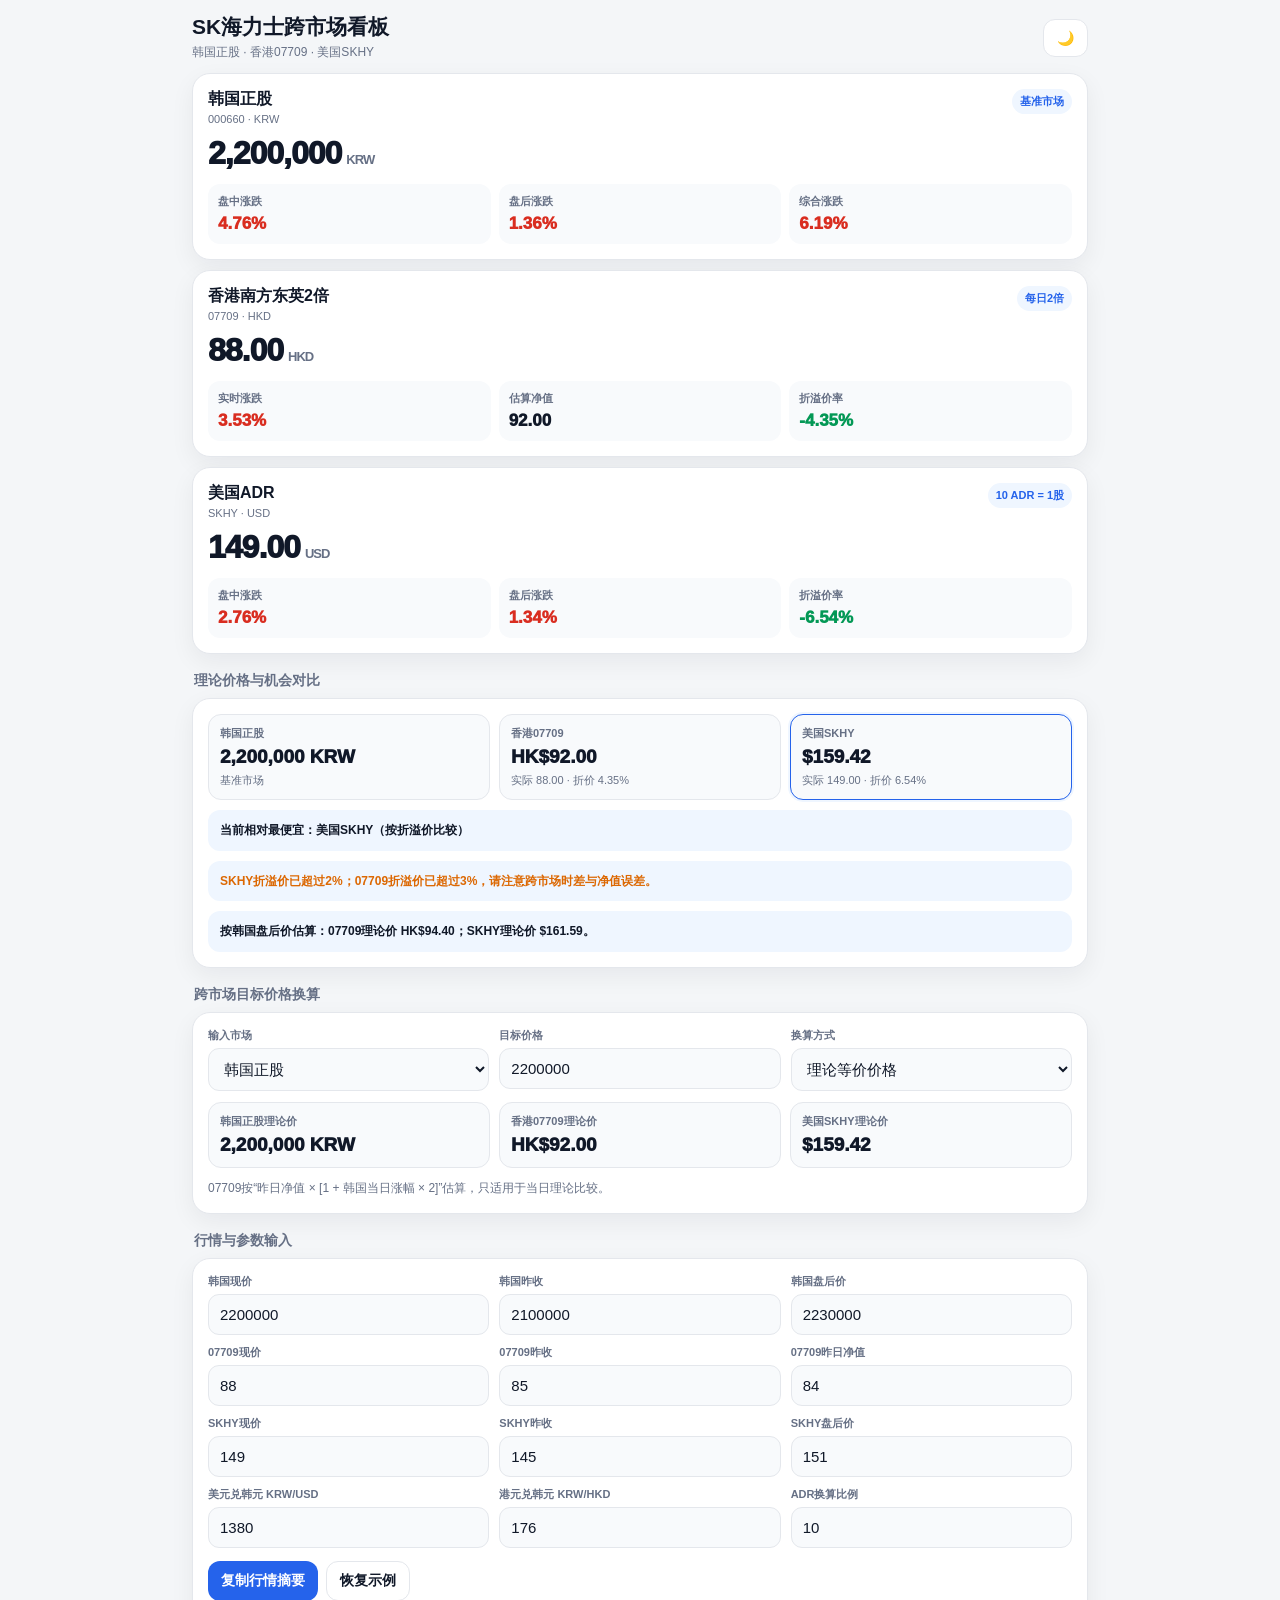
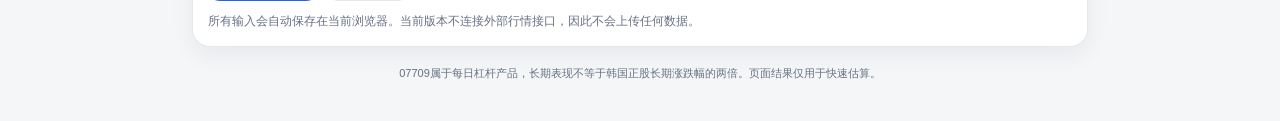
==== index.html @ 2fe93810 "Add files via upload" ====
<!doctype html>
<html lang="zh-CN">
<head>
  <meta charset="utf-8">
  <meta name="viewport" content="width=device-width,initial-scale=1,viewport-fit=cover">
  <meta name="theme-color" content="#0f172a">
  <meta name="description" content="SK海力士韩国正股、香港07709与美国SKHY ADR跨市场行情及换算工具">
  <link rel="manifest" href="manifest.webmanifest">
  <link rel="icon" href="icon.svg" type="image/svg+xml">
  <title>SK海力士跨市场看板</title>
  <style>
    :root{
      --bg:#f4f6f8;--card:#ffffff;--text:#101828;--muted:#667085;--line:#e4e7ec;
      --soft:#f8fafc;--primary:#2563eb;--primary-soft:#eff6ff;
      --up:#d92d20;--down:#039855;--warn:#dc6803;--shadow:0 8px 24px rgba(16,24,40,.06);
    }
    [data-theme="dark"]{
      --bg:#0b1220;--card:#111827;--text:#f8fafc;--muted:#98a2b3;--line:#273244;
      --soft:#0f172a;--primary:#60a5fa;--primary-soft:#172554;
      --up:#fb7185;--down:#34d399;--warn:#fbbf24;--shadow:0 10px 28px rgba(0,0,0,.28);
    }
    *{box-sizing:border-box}
    body{
      margin:0;background:var(--bg);color:var(--text);
      font-family:-apple-system,BlinkMacSystemFont,"Segoe UI","PingFang SC","Microsoft YaHei",sans-serif;
    }
    .app{max-width:920px;margin:0 auto;padding:14px 12px 38px}
    header{display:flex;align-items:center;justify-content:space-between;gap:12px;margin-bottom:12px}
    h1{font-size:21px;line-height:1.2;margin:0}
    .subtitle{font-size:12px;color:var(--muted);margin-top:5px}
    button{
      border:0;border-radius:12px;padding:10px 13px;font-size:14px;font-weight:800;
      background:var(--primary);color:#fff;cursor:pointer;
    }
    button.secondary{background:var(--card);color:var(--text);border:1px solid var(--line)}
    .stack{display:grid;gap:10px}
    .market-card,.panel{
      background:var(--card);border:1px solid var(--line);border-radius:18px;
      padding:15px;box-shadow:var(--shadow);
    }
    .market-head{display:flex;align-items:flex-start;justify-content:space-between;gap:12px}
    .market-name{font-size:16px;font-weight:900}
    .ticker{font-size:11px;color:var(--muted);margin-top:3px}
    .badge{
      background:var(--primary-soft);color:var(--primary);font-size:11px;font-weight:900;
      padding:5px 8px;border-radius:999px;white-space:nowrap;
    }
    .price{font-size:32px;font-weight:950;letter-spacing:-1px;margin-top:10px}
    .unit{font-size:13px;color:var(--muted);margin-left:5px;font-weight:800}
    .stats{display:grid;grid-template-columns:repeat(3,1fr);gap:8px;margin-top:12px}
    .stat{background:var(--soft);padding:10px;border-radius:12px;min-width:0}
    .label{font-size:11px;color:var(--muted);font-weight:800}
    .value{font-size:17px;font-weight:950;margin-top:5px;white-space:nowrap;overflow:hidden;text-overflow:ellipsis}
    .up{color:var(--up)}.down{color:var(--down)}.neutral{color:var(--text)}
    .section-title{font-size:14px;color:var(--muted);font-weight:900;margin:18px 2px 8px}
    .compare-grid,.calc-grid{display:grid;grid-template-columns:repeat(3,1fr);gap:9px}
    .compare-item,.calc-item{background:var(--soft);border:1px solid var(--line);border-radius:13px;padding:11px}
    .compare-item.best{border-color:var(--primary);box-shadow:0 0 0 2px var(--primary-soft)}
    .compare-title{font-size:11px;color:var(--muted);font-weight:900}
    .compare-price{font-size:19px;font-weight:950;margin-top:5px}
    .compare-note{font-size:11px;color:var(--muted);margin-top:5px}
    .alert{
      margin-top:10px;padding:11px 12px;border-radius:12px;background:var(--primary-soft);
      font-size:12px;line-height:1.55;font-weight:700;
    }
    .alert.warn{color:var(--warn)}
    .inputs{display:grid;grid-template-columns:repeat(3,1fr);gap:10px}
    label{display:block;font-size:11px;color:var(--muted);font-weight:900;margin-bottom:5px}
    input,select{
      width:100%;padding:11px;border:1px solid var(--line);border-radius:11px;
      background:var(--soft);color:var(--text);font-size:15px;outline:none;
    }
    input:focus,select:focus{border-color:var(--primary);box-shadow:0 0 0 3px var(--primary-soft)}
    .toolbar{display:flex;gap:8px;flex-wrap:wrap;margin-top:13px}
    .note{font-size:12px;color:var(--muted);line-height:1.6;margin-top:11px}
    .divider{height:1px;background:var(--line);margin:14px 0}
    .footer{text-align:center;font-size:11px;color:var(--muted);margin-top:18px;line-height:1.6}
    @media(max-width:680px){
      .inputs{grid-template-columns:1fr 1fr}
      .compare-grid,.calc-grid{grid-template-columns:1fr}
      .price{font-size:29px}
    }
    @media(max-width:400px){
      .app{padding:12px 9px 30px}
      .stats{grid-template-columns:repeat(3,1fr)}
      .value{font-size:15px}
      .stat{padding:9px 7px}
      h1{font-size:19px}
    }
  </style>
</head>
<body>
<div class="app">
  <header>
    <div>
      <h1>SK海力士跨市场看板</h1>
      <div class="subtitle">韩国正股 · 香港07709 · 美国SKHY</div>
    </div>
    <button id="themeBtn" class="secondary" aria-label="切换主题">🌙</button>
  </header>

  <section class="stack">
    <article class="market-card">
      <div class="market-head">
        <div><div class="market-name">韩国正股</div><div class="ticker">000660 · KRW</div></div>
        <span class="badge">基准市场</span>
      </div>
      <div class="price"><span id="krPriceView">—</span><span class="unit">KRW</span></div>
      <div class="stats">
        <div class="stat"><div class="label">盘中涨跌</div><div class="value" id="krDayView">—</div></div>
        <div class="stat"><div class="label">盘后涨跌</div><div class="value" id="krAfterView">—</div></div>
        <div class="stat"><div class="label">综合涨跌</div><div class="value" id="krTotalView">—</div></div>
      </div>
    </article>

    <article class="market-card">
      <div class="market-head">
        <div><div class="market-name">香港南方东英2倍</div><div class="ticker">07709 · HKD</div></div>
        <span class="badge">每日2倍</span>
      </div>
      <div class="price"><span id="hkPriceView">—</span><span class="unit">HKD</span></div>
      <div class="stats">
        <div class="stat"><div class="label">实时涨跌</div><div class="value" id="hkChangeView">—</div></div>
        <div class="stat"><div class="label">估算净值</div><div class="value" id="hkNavView">—</div></div>
        <div class="stat"><div class="label">折溢价率</div><div class="value" id="hkPremiumView">—</div></div>
      </div>
    </article>

    <article class="market-card">
      <div class="market-head">
        <div><div class="market-name">美国ADR</div><div class="ticker">SKHY · USD</div></div>
        <span class="badge">10 ADR = 1股</span>
      </div>
      <div class="price"><span id="adrPriceView">—</span><span class="unit">USD</span></div>
      <div class="stats">
        <div class="stat"><div class="label">盘中涨跌</div><div class="value" id="adrDayView">—</div></div>
        <div class="stat"><div class="label">盘后涨跌</div><div class="value" id="adrAfterView">—</div></div>
        <div class="stat"><div class="label">折溢价率</div><div class="value" id="adrPremiumView">—</div></div>
      </div>
    </article>
  </section>

  <div class="section-title">理论价格与机会对比</div>
  <section class="panel">
    <div class="compare-grid">
      <div class="compare-item" id="krCompare">
        <div class="compare-title">韩国正股</div>
        <div class="compare-price" id="krComparePrice">—</div>
        <div class="compare-note">基准市场</div>
      </div>
      <div class="compare-item" id="hkCompare">
        <div class="compare-title">香港07709</div>
        <div class="compare-price" id="hkTheoryPrice">—</div>
        <div class="compare-note" id="hkCompareNote">—</div>
      </div>
      <div class="compare-item" id="adrCompare">
        <div class="compare-title">美国SKHY</div>
        <div class="compare-price" id="adrTheoryPrice">—</div>
        <div class="compare-note" id="adrCompareNote">—</div>
      </div>
    </div>
    <div class="alert" id="bestMarket">—</div>
    <div class="alert" id="premiumAlert">—</div>
    <div class="alert" id="afterEstimate">—</div>
  </section>

  <div class="section-title">跨市场目标价格换算</div>
  <section class="panel">
    <div class="inputs">
      <div>
        <label>输入市场</label>
        <select id="sourceMarket">
          <option value="kr">韩国正股</option>
          <option value="adr">美国ADR</option>
          <option value="hk">香港07709</option>
        </select>
      </div>
      <div>
        <label>目标价格</label>
        <input id="targetPrice" inputmode="decimal" value="2200000">
      </div>
      <div>
        <label>换算方式</label>
        <select><option>理论等价价格</option></select>
      </div>
    </div>
    <div class="calc-grid" style="margin-top:11px">
      <div class="calc-item"><div class="compare-title">韩国正股理论价</div><div class="compare-price" id="targetKr">—</div></div>
      <div class="calc-item"><div class="compare-title">香港07709理论价</div><div class="compare-price" id="targetHk">—</div></div>
      <div class="calc-item"><div class="compare-title">美国SKHY理论价</div><div class="compare-price" id="targetAdr">—</div></div>
    </div>
    <div class="note">07709按“昨日净值 × [1 + 韩国当日涨幅 × 2]”估算，只适用于当日理论比较。</div>
  </section>

  <div class="section-title">行情与参数输入</div>
  <section class="panel">
    <div class="inputs">
      <div><label>韩国现价</label><input id="krNow" inputmode="decimal" value="2200000"></div>
      <div><label>韩国昨收</label><input id="krPrev" inputmode="decimal" value="2100000"></div>
      <div><label>韩国盘后价</label><input id="krAfter" inputmode="decimal" value="2230000"></div>

      <div><label>07709现价</label><input id="hkNow" inputmode="decimal" value="88"></div>
      <div><label>07709昨收</label><input id="hkPrev" inputmode="decimal" value="85"></div>
      <div><label>07709昨日净值</label><input id="hkNavPrev" inputmode="decimal" value="84"></div>

      <div><label>SKHY现价</label><input id="adrNow" inputmode="decimal" value="149"></div>
      <div><label>SKHY昨收</label><input id="adrPrev" inputmode="decimal" value="145"></div>
      <div><label>SKHY盘后价</label><input id="adrAfter" inputmode="decimal" value="151"></div>

      <div><label>美元兑韩元 KRW/USD</label><input id="usdkrw" inputmode="decimal" value="1380"></div>
      <div><label>港元兑韩元 KRW/HKD</label><input id="hkdkrw" inputmode="decimal" value="176"></div>
      <div><label>ADR换算比例</label><input id="adrRatio" inputmode="decimal" value="10"></div>
    </div>
    <div class="toolbar">
      <button id="copyBtn">复制行情摘要</button>
      <button id="resetBtn" class="secondary">恢复示例</button>
    </div>
    <div class="note">所有输入会自动保存在当前浏览器。当前版本不连接外部行情接口，因此不会上传任何数据。</div>
  </section>

  <div class="footer">
    07709属于每日杠杆产品，长期表现不等于韩国正股长期涨跌幅的两倍。页面结果仅用于快速估算。
  </div>
</div>

<script>
const ids=["krNow","krPrev","krAfter","hkNow","hkPrev","hkNavPrev","adrNow","adrPrev","adrAfter","usdkrw","hkdkrw","adrRatio","targetPrice","sourceMarket"];
const defaults={krNow:2200000,krPrev:2100000,krAfter:2230000,hkNow:88,hkPrev:85,hkNavPrev:84,adrNow:149,adrPrev:145,adrAfter:151,usdkrw:1380,hkdkrw:176,adrRatio:10,targetPrice:2200000,sourceMarket:"kr"};
const $=id=>document.getElementById(id);
const n=id=>parseFloat($(id).value.replace(/,/g,""))||0;
const pct=x=>(x*100).toFixed(2)+"%";
const fmt=(x,d=2)=>Number(x||0).toLocaleString("zh-CN",{minimumFractionDigits:d,maximumFractionDigits:d});
function tone(el,x){el.className="value "+(x>0?"up":x<0?"down":"neutral")}
function calc(){
  const kr=n("krNow"),krp=n("krPrev"),kra=n("krAfter");
  const hk=n("hkNow"),hkp=n("hkPrev"),navp=n("hkNavPrev");
  const adr=n("adrNow"),adrp=n("adrPrev"),adra=n("adrAfter");
  const usdkrw=n("usdkrw"),ratio=n("adrRatio")||10;

  const krDay=krp?kr/krp-1:0;
  const krAfterMove=kr?kra/kr-1:0;
  const krTotal=krp?kra/krp-1:0;

  const hkChange=hkp?hk/hkp-1:0;
  const hkNav=navp*(1+krDay*2);
  const hkPremium=hkNav?hk/hkNav-1:0;

  const adrChange=adrp?adr/adrp-1:0;
  const adrAfterMove=adr?adra/adr-1:0;
  const adrTheory=usdkrw?kr/ratio/usdkrw:0;
  const adrPremium=adrTheory?adr/adrTheory-1:0;

  $("krPriceView").textContent=fmt(kr,0);
  $("krDayView").textContent=pct(krDay);tone($("krDayView"),krDay);
  $("krAfterView").textContent=pct(krAfterMove);tone($("krAfterView"),krAfterMove);
  $("krTotalView").textContent=pct(krTotal);tone($("krTotalView"),krTotal);

  $("hkPriceView").textContent=fmt(hk,2);
  $("hkChangeView").textContent=pct(hkChange);tone($("hkChangeView"),hkChange);
  $("hkNavView").textContent=fmt(hkNav,2);
  $("hkPremiumView").textContent=pct(hkPremium);tone($("hkPremiumView"),hkPremium);

  $("adrPriceView").textContent=fmt(adr,2);
  $("adrDayView").textContent=pct(adrChange);tone($("adrDayView"),adrChange);
  $("adrAfterView").textContent=pct(adrAfterMove);tone($("adrAfterView"),adrAfterMove);
  $("adrPremiumView").textContent=pct(adrPremium);tone($("adrPremiumView"),adrPremium);

  $("krComparePrice").textContent=fmt(kr,0)+" KRW";
  $("hkTheoryPrice").textContent="HK$"+fmt(hkNav,2);
  $("hkCompareNote").textContent="实际 "+fmt(hk,2)+" · "+(hkPremium>=0?"溢价 ":"折价 ")+pct(Math.abs(hkPremium));
  $("adrTheoryPrice").textContent="$"+fmt(adrTheory,2);
  $("adrCompareNote").textContent="实际 "+fmt(adr,2)+" · "+(adrPremium>=0?"溢价 ":"折价 ")+pct(Math.abs(adrPremium));

  document.querySelectorAll(".compare-item").forEach(x=>x.classList.remove("best"));
  const choices=[
    {name:"韩国正股",premium:0,id:"krCompare"},
    {name:"香港07709",premium:hkPremium,id:"hkCompare"},
    {name:"美国SKHY",premium:adrPremium,id:"adrCompare"}
  ].sort((a,b)=>a.premium-b.premium);
  $(choices[0].id).classList.add("best");
  $("bestMarket").textContent="当前相对最便宜："+choices[0].name+"（按折溢价比较）";

  const alerts=[];
  if(Math.abs(adrPremium)>=0.02) alerts.push("SKHY折溢价已超过2%");
  if(Math.abs(hkPremium)>=0.03) alerts.push("07709折溢价已超过3%");
  $("premiumAlert").textContent=alerts.length?alerts.join("；")+"，请注意跨市场时差与净值误差。":"当前折溢价未触发预设提醒。";
  $("premiumAlert").className="alert"+(alerts.length?" warn":"");

  const hkAfterTheory=navp*(1+krTotal*2);
  const adrAfterTheory=usdkrw?kra/ratio/usdkrw:0;
  $("afterEstimate").textContent="按韩国盘后价估算：07709理论价 HK$"+fmt(hkAfterTheory,2)+"；SKHY理论价 $"+fmt(adrAfterTheory,2)+"。";

  calcTargets();
  const saved={};ids.forEach(i=>saved[i]=$(i).value);
  localStorage.setItem("skhyFinalData",JSON.stringify(saved));
}
function calcTargets(){
  const src=$("sourceMarket").value,t=n("targetPrice"),krp=n("krPrev"),navp=n("hkNavPrev"),fx=n("usdkrw"),ratio=n("adrRatio")||10;
  let kr=0,hk=0,adr=0;
  if(src==="kr"){
    kr=t; adr=fx?kr/ratio/fx:0; hk=navp*(1+((krp?kr/krp-1:0)*2));
  }else if(src==="adr"){
    adr=t; kr=adr*ratio*fx; hk=navp*(1+((krp?kr/krp-1:0)*2));
  }else{
    hk=t; const move=navp?((hk/navp)-1)/2:0; kr=krp*(1+move); adr=fx?kr/ratio/fx:0;
  }
  $("targetKr").textContent=fmt(kr,0)+" KRW";
  $("targetHk").textContent="HK$"+fmt(hk,2);
  $("targetAdr").textContent="$"+fmt(adr,2);
}
ids.forEach(i=>$(i).addEventListener(i==="sourceMarket"?"change":"input",calc));
$("resetBtn").onclick=()=>{Object.entries(defaults).forEach(([k,v])=>$(k).value=v);calc()};
$("themeBtn").onclick=()=>{
  const dark=document.documentElement.dataset.theme==="dark";
  const next=dark?"light":"dark";
  document.documentElement.dataset.theme=next;
  $("themeBtn").textContent=next==="dark"?"☀️":"🌙";
  localStorage.setItem("skhyFinalTheme",next);
};
$("copyBtn").onclick=async()=>{
  const text=[
    "SK海力士跨市场行情",
    "韩国正股："+$("krPriceView").textContent+" KRW，综合涨跌 "+$("krTotalView").textContent,
    "香港07709："+$("hkPriceView").textContent+" HKD，涨跌 "+$("hkChangeView").textContent+"，折溢价 "+$("hkPremiumView").textContent,
    "美国SKHY："+$("adrPriceView").textContent+" USD，盘中 "+$("adrDayView").textContent+"，折溢价 "+$("adrPremiumView").textContent,
    $("afterEstimate").textContent
  ].join("\n");
  await navigator.clipboard.writeText(text);
  $("copyBtn").textContent="已复制";
  setTimeout(()=>$("copyBtn").textContent="复制行情摘要",1200);
};
(function init(){
  const saved=JSON.parse(localStorage.getItem("skhyFinalData")||"{}");
  ids.forEach(i=>{if(saved[i]!==undefined)$(i).value=saved[i]});
  const theme=localStorage.getItem("skhyFinalTheme")||"light";
  document.documentElement.dataset.theme=theme;
  $("themeBtn").textContent=theme==="dark"?"☀️":"🌙";
  calc();
  if("serviceWorker" in navigator) window.addEventListener("load",()=>navigator.serviceWorker.register("./sw.js").catch(()=>{}));
})();
</script>
</body>
</html>
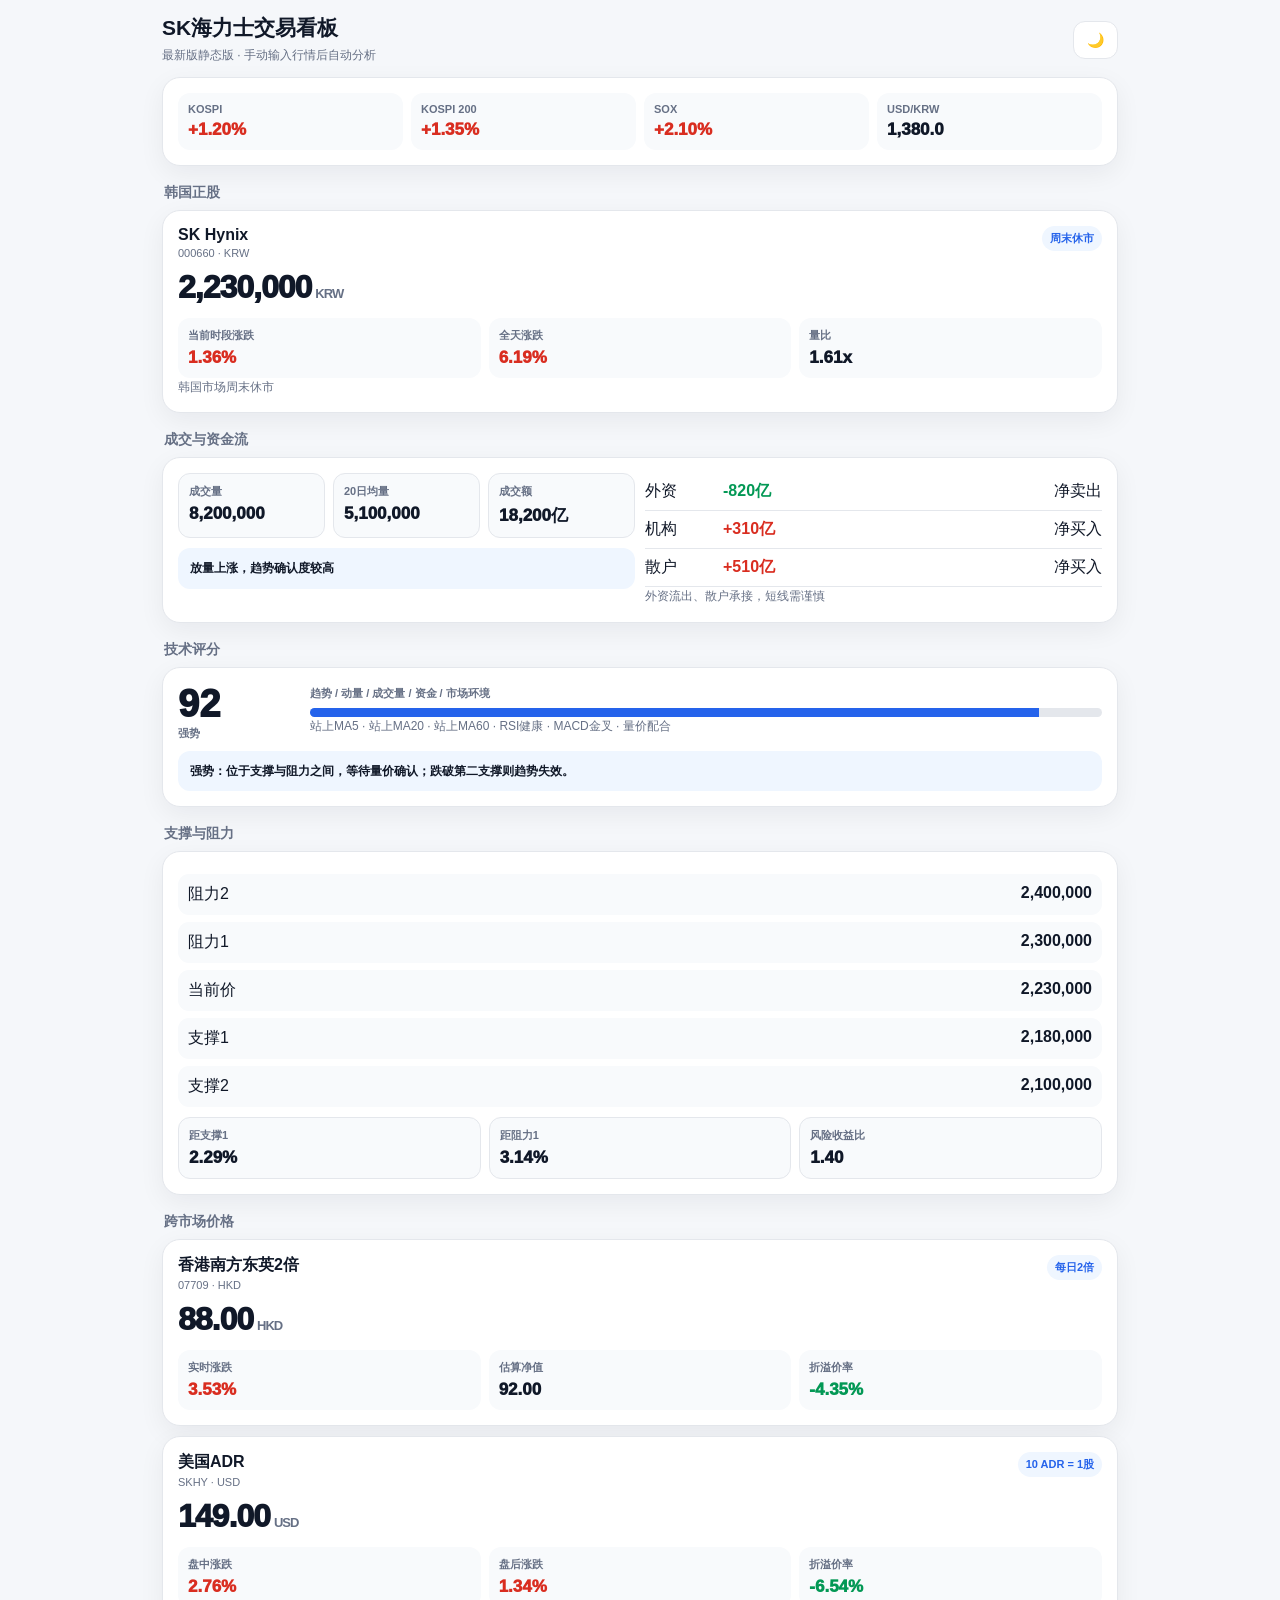
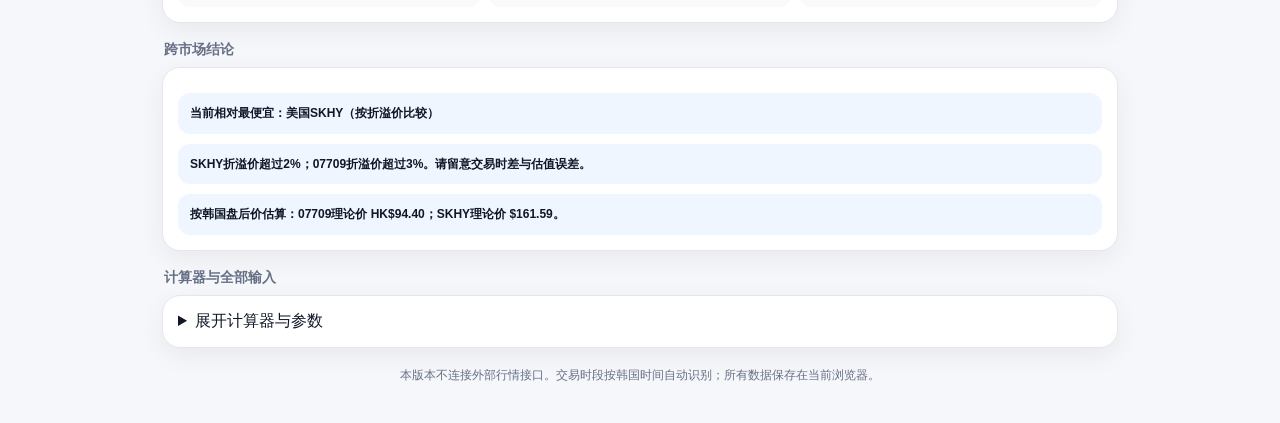
==== commit 031baf55: "Add files via upload" ====
--- a/index.html
+++ b/index.html
@@ -1,343 +1,34 @@
-<!doctype html>
-<html lang="zh-CN">
-<head>
-  <meta charset="utf-8">
-  <meta name="viewport" content="width=device-width,initial-scale=1,viewport-fit=cover">
-  <meta name="theme-color" content="#0f172a">
-  <meta name="description" content="SK海力士韩国正股、香港07709与美国SKHY ADR跨市场行情及换算工具">
-  <link rel="manifest" href="manifest.webmanifest">
-  <link rel="icon" href="icon.svg" type="image/svg+xml">
-  <title>SK海力士跨市场看板</title>
-  <style>
-    :root{
-      --bg:#f4f6f8;--card:#ffffff;--text:#101828;--muted:#667085;--line:#e4e7ec;
-      --soft:#f8fafc;--primary:#2563eb;--primary-soft:#eff6ff;
-      --up:#d92d20;--down:#039855;--warn:#dc6803;--shadow:0 8px 24px rgba(16,24,40,.06);
-    }
-    [data-theme="dark"]{
-      --bg:#0b1220;--card:#111827;--text:#f8fafc;--muted:#98a2b3;--line:#273244;
-      --soft:#0f172a;--primary:#60a5fa;--primary-soft:#172554;
-      --up:#fb7185;--down:#34d399;--warn:#fbbf24;--shadow:0 10px 28px rgba(0,0,0,.28);
-    }
-    *{box-sizing:border-box}
-    body{
-      margin:0;background:var(--bg);color:var(--text);
-      font-family:-apple-system,BlinkMacSystemFont,"Segoe UI","PingFang SC","Microsoft YaHei",sans-serif;
-    }
-    .app{max-width:920px;margin:0 auto;padding:14px 12px 38px}
-    header{display:flex;align-items:center;justify-content:space-between;gap:12px;margin-bottom:12px}
-    h1{font-size:21px;line-height:1.2;margin:0}
-    .subtitle{font-size:12px;color:var(--muted);margin-top:5px}
-    button{
-      border:0;border-radius:12px;padding:10px 13px;font-size:14px;font-weight:800;
-      background:var(--primary);color:#fff;cursor:pointer;
-    }
-    button.secondary{background:var(--card);color:var(--text);border:1px solid var(--line)}
-    .stack{display:grid;gap:10px}
-    .market-card,.panel{
-      background:var(--card);border:1px solid var(--line);border-radius:18px;
-      padding:15px;box-shadow:var(--shadow);
-    }
-    .market-head{display:flex;align-items:flex-start;justify-content:space-between;gap:12px}
-    .market-name{font-size:16px;font-weight:900}
-    .ticker{font-size:11px;color:var(--muted);margin-top:3px}
-    .badge{
-      background:var(--primary-soft);color:var(--primary);font-size:11px;font-weight:900;
-      padding:5px 8px;border-radius:999px;white-space:nowrap;
-    }
-    .price{font-size:32px;font-weight:950;letter-spacing:-1px;margin-top:10px}
-    .unit{font-size:13px;color:var(--muted);margin-left:5px;font-weight:800}
-    .stats{display:grid;grid-template-columns:repeat(3,1fr);gap:8px;margin-top:12px}
-    .stat{background:var(--soft);padding:10px;border-radius:12px;min-width:0}
-    .label{font-size:11px;color:var(--muted);font-weight:800}
-    .value{font-size:17px;font-weight:950;margin-top:5px;white-space:nowrap;overflow:hidden;text-overflow:ellipsis}
-    .up{color:var(--up)}.down{color:var(--down)}.neutral{color:var(--text)}
-    .section-title{font-size:14px;color:var(--muted);font-weight:900;margin:18px 2px 8px}
-    .compare-grid,.calc-grid{display:grid;grid-template-columns:repeat(3,1fr);gap:9px}
-    .compare-item,.calc-item{background:var(--soft);border:1px solid var(--line);border-radius:13px;padding:11px}
-    .compare-item.best{border-color:var(--primary);box-shadow:0 0 0 2px var(--primary-soft)}
-    .compare-title{font-size:11px;color:var(--muted);font-weight:900}
-    .compare-price{font-size:19px;font-weight:950;margin-top:5px}
-    .compare-note{font-size:11px;color:var(--muted);margin-top:5px}
-    .alert{
-      margin-top:10px;padding:11px 12px;border-radius:12px;background:var(--primary-soft);
-      font-size:12px;line-height:1.55;font-weight:700;
-    }
-    .alert.warn{color:var(--warn)}
-    .inputs{display:grid;grid-template-columns:repeat(3,1fr);gap:10px}
-    label{display:block;font-size:11px;color:var(--muted);font-weight:900;margin-bottom:5px}
-    input,select{
-      width:100%;padding:11px;border:1px solid var(--line);border-radius:11px;
-      background:var(--soft);color:var(--text);font-size:15px;outline:none;
-    }
-    input:focus,select:focus{border-color:var(--primary);box-shadow:0 0 0 3px var(--primary-soft)}
-    .toolbar{display:flex;gap:8px;flex-wrap:wrap;margin-top:13px}
-    .note{font-size:12px;color:var(--muted);line-height:1.6;margin-top:11px}
-    .divider{height:1px;background:var(--line);margin:14px 0}
-    .footer{text-align:center;font-size:11px;color:var(--muted);margin-top:18px;line-height:1.6}
-    @media(max-width:680px){
-      .inputs{grid-template-columns:1fr 1fr}
-      .compare-grid,.calc-grid{grid-template-columns:1fr}
-      .price{font-size:29px}
-    }
-    @media(max-width:400px){
-      .app{padding:12px 9px 30px}
-      .stats{grid-template-columns:repeat(3,1fr)}
-      .value{font-size:15px}
-      .stat{padding:9px 7px}
-      h1{font-size:19px}
-    }
-  </style>
-</head>
-<body>
-<div class="app">
-  <header>
-    <div>
-      <h1>SK海力士跨市场看板</h1>
-      <div class="subtitle">韩国正股 · 香港07709 · 美国SKHY</div>
-    </div>
-    <button id="themeBtn" class="secondary" aria-label="切换主题">🌙</button>
-  </header>
-
-  <section class="stack">
-    <article class="market-card">
-      <div class="market-head">
-        <div><div class="market-name">韩国正股</div><div class="ticker">000660 · KRW</div></div>
-        <span class="badge">基准市场</span>
-      </div>
-      <div class="price"><span id="krPriceView">—</span><span class="unit">KRW</span></div>
-      <div class="stats">
-        <div class="stat"><div class="label">盘中涨跌</div><div class="value" id="krDayView">—</div></div>
-        <div class="stat"><div class="label">盘后涨跌</div><div class="value" id="krAfterView">—</div></div>
-        <div class="stat"><div class="label">综合涨跌</div><div class="value" id="krTotalView">—</div></div>
-      </div>
-    </article>
-
-    <article class="market-card">
-      <div class="market-head">
-        <div><div class="market-name">香港南方东英2倍</div><div class="ticker">07709 · HKD</div></div>
-        <span class="badge">每日2倍</span>
-      </div>
-      <div class="price"><span id="hkPriceView">—</span><span class="unit">HKD</span></div>
-      <div class="stats">
-        <div class="stat"><div class="label">实时涨跌</div><div class="value" id="hkChangeView">—</div></div>
-        <div class="stat"><div class="label">估算净值</div><div class="value" id="hkNavView">—</div></div>
-        <div class="stat"><div class="label">折溢价率</div><div class="value" id="hkPremiumView">—</div></div>
-      </div>
-    </article>
-
-    <article class="market-card">
-      <div class="market-head">
-        <div><div class="market-name">美国ADR</div><div class="ticker">SKHY · USD</div></div>
-        <span class="badge">10 ADR = 1股</span>
-      </div>
-      <div class="price"><span id="adrPriceView">—</span><span class="unit">USD</span></div>
-      <div class="stats">
-        <div class="stat"><div class="label">盘中涨跌</div><div class="value" id="adrDayView">—</div></div>
-        <div class="stat"><div class="label">盘后涨跌</div><div class="value" id="adrAfterView">—</div></div>
-        <div class="stat"><div class="label">折溢价率</div><div class="value" id="adrPremiumView">—</div></div>
-      </div>
-    </article>
-  </section>
-
-  <div class="section-title">理论价格与机会对比</div>
-  <section class="panel">
-    <div class="compare-grid">
-      <div class="compare-item" id="krCompare">
-        <div class="compare-title">韩国正股</div>
-        <div class="compare-price" id="krComparePrice">—</div>
-        <div class="compare-note">基准市场</div>
-      </div>
-      <div class="compare-item" id="hkCompare">
-        <div class="compare-title">香港07709</div>
-        <div class="compare-price" id="hkTheoryPrice">—</div>
-        <div class="compare-note" id="hkCompareNote">—</div>
-      </div>
-      <div class="compare-item" id="adrCompare">
-        <div class="compare-title">美国SKHY</div>
-        <div class="compare-price" id="adrTheoryPrice">—</div>
-        <div class="compare-note" id="adrCompareNote">—</div>
-      </div>
-    </div>
-    <div class="alert" id="bestMarket">—</div>
-    <div class="alert" id="premiumAlert">—</div>
-    <div class="alert" id="afterEstimate">—</div>
-  </section>
-
-  <div class="section-title">跨市场目标价格换算</div>
-  <section class="panel">
-    <div class="inputs">
-      <div>
-        <label>输入市场</label>
-        <select id="sourceMarket">
-          <option value="kr">韩国正股</option>
-          <option value="adr">美国ADR</option>
-          <option value="hk">香港07709</option>
-        </select>
-      </div>
-      <div>
-        <label>目标价格</label>
-        <input id="targetPrice" inputmode="decimal" value="2200000">
-      </div>
-      <div>
-        <label>换算方式</label>
-        <select><option>理论等价价格</option></select>
-      </div>
-    </div>
-    <div class="calc-grid" style="margin-top:11px">
-      <div class="calc-item"><div class="compare-title">韩国正股理论价</div><div class="compare-price" id="targetKr">—</div></div>
-      <div class="calc-item"><div class="compare-title">香港07709理论价</div><div class="compare-price" id="targetHk">—</div></div>
-      <div class="calc-item"><div class="compare-title">美国SKHY理论价</div><div class="compare-price" id="targetAdr">—</div></div>
-    </div>
-    <div class="note">07709按“昨日净值 × [1 + 韩国当日涨幅 × 2]”估算，只适用于当日理论比较。</div>
-  </section>
-
-  <div class="section-title">行情与参数输入</div>
-  <section class="panel">
-    <div class="inputs">
-      <div><label>韩国现价</label><input id="krNow" inputmode="decimal" value="2200000"></div>
-      <div><label>韩国昨收</label><input id="krPrev" inputmode="decimal" value="2100000"></div>
-      <div><label>韩国盘后价</label><input id="krAfter" inputmode="decimal" value="2230000"></div>
-
-      <div><label>07709现价</label><input id="hkNow" inputmode="decimal" value="88"></div>
-      <div><label>07709昨收</label><input id="hkPrev" inputmode="decimal" value="85"></div>
-      <div><label>07709昨日净值</label><input id="hkNavPrev" inputmode="decimal" value="84"></div>
-
-      <div><label>SKHY现价</label><input id="adrNow" inputmode="decimal" value="149"></div>
-      <div><label>SKHY昨收</label><input id="adrPrev" inputmode="decimal" value="145"></div>
-      <div><label>SKHY盘后价</label><input id="adrAfter" inputmode="decimal" value="151"></div>
-
-      <div><label>美元兑韩元 KRW/USD</label><input id="usdkrw" inputmode="decimal" value="1380"></div>
-      <div><label>港元兑韩元 KRW/HKD</label><input id="hkdkrw" inputmode="decimal" value="176"></div>
-      <div><label>ADR换算比例</label><input id="adrRatio" inputmode="decimal" value="10"></div>
-    </div>
-    <div class="toolbar">
-      <button id="copyBtn">复制行情摘要</button>
-      <button id="resetBtn" class="secondary">恢复示例</button>
-    </div>
-    <div class="note">所有输入会自动保存在当前浏览器。当前版本不连接外部行情接口，因此不会上传任何数据。</div>
-  </section>
-
-  <div class="footer">
-    07709属于每日杠杆产品，长期表现不等于韩国正股长期涨跌幅的两倍。页面结果仅用于快速估算。
-  </div>
-</div>
-
+<!doctype html><html lang="zh-CN"><head><meta charset="utf-8"><meta name="viewport" content="width=device-width,initial-scale=1,viewport-fit=cover"><meta name="theme-color" content="#0b1220"><link rel="manifest" href="manifest.webmanifest"><link rel="icon" href="icon.svg"><title>SK海力士交易看板</title><style>
+:root{--bg:#f5f7fa;--card:#fff;--text:#101828;--muted:#667085;--line:#e4e7ec;--soft:#f8fafc;--primary:#2563eb;--primary-soft:#eff6ff;--up:#d92d20;--down:#039855;--shadow:0 8px 26px rgba(16,24,40,.06)}[data-theme=dark]{--bg:#08111f;--card:#111827;--text:#f8fafc;--muted:#98a2b3;--line:#273244;--soft:#0f172a;--primary:#60a5fa;--primary-soft:#172554;--up:#fb7185;--down:#34d399;--shadow:0 10px 30px rgba(0,0,0,.28)}*{box-sizing:border-box}body{margin:0;background:var(--bg);color:var(--text);font-family:-apple-system,BlinkMacSystemFont,"Segoe UI","PingFang SC","Microsoft YaHei",sans-serif}.app{max-width:980px;margin:auto;padding:14px 12px 38px}header{display:flex;align-items:center;justify-content:space-between;gap:12px;margin-bottom:12px}h1{font-size:21px;margin:0}.sub,.note,.footer{font-size:12px;color:var(--muted);line-height:1.6}.sub{margin-top:4px}button{border:0;border-radius:12px;padding:10px 13px;font-size:14px;font-weight:800;background:var(--primary);color:white}button.secondary{background:var(--card);color:var(--text);border:1px solid var(--line)}.panel,.market{background:var(--card);border:1px solid var(--line);border-radius:18px;padding:15px;box-shadow:var(--shadow)}.section{font-size:14px;color:var(--muted);font-weight:900;margin:18px 2px 8px}.env,.stats,.grid3{display:grid;grid-template-columns:repeat(3,1fr);gap:8px}.env{grid-template-columns:repeat(4,1fr)}.grid2{display:grid;grid-template-columns:1fr 1fr;gap:10px}.mini,.box{background:var(--soft);border-radius:12px;padding:10px}.box{border:1px solid var(--line)}.k{font-size:11px;color:var(--muted);font-weight:800}.v{font-size:17px;font-weight:950;margin-top:5px}.up{color:var(--up)}.down{color:var(--down)}.neutral{color:var(--text)}.head{display:flex;justify-content:space-between;align-items:flex-start}.name{font-size:16px;font-weight:900}.ticker{font-size:11px;color:var(--muted);margin-top:3px}.badge{padding:5px 8px;border-radius:999px;background:var(--primary-soft);color:var(--primary);font-size:11px;font-weight:900}.price{font-size:32px;font-weight:950;letter-spacing:-1px;margin-top:10px}.unit{font-size:13px;color:var(--muted);margin-left:4px;font-weight:800}.stats{margin-top:12px}.stack{display:grid;gap:10px}.flow{display:grid;grid-template-columns:70px 1fr auto;gap:8px;padding:8px 0;border-bottom:1px solid var(--line)}.flow:last-child{border-bottom:0}.scorewrap{display:grid;grid-template-columns:120px 1fr;gap:12px;align-items:center}.score{font-size:38px;font-weight:950}.bar{height:9px;background:var(--line);border-radius:99px;overflow:hidden;margin-top:7px}.bar span{display:block;height:100%;background:var(--primary)}.alert{margin-top:10px;padding:11px 12px;border-radius:12px;background:var(--primary-soft);font-size:12px;line-height:1.55;font-weight:700}.level{display:flex;justify-content:space-between;background:var(--soft);padding:10px;border-radius:11px;margin-top:7px}.inputs{display:grid;grid-template-columns:repeat(3,1fr);gap:10px}label{display:block;font-size:11px;color:var(--muted);font-weight:900;margin-bottom:5px}input,select{width:100%;padding:11px;border:1px solid var(--line);border-radius:11px;background:var(--soft);color:var(--text);font-size:15px}.toolbar{display:flex;gap:8px;flex-wrap:wrap;margin-top:12px}.footer{text-align:center;margin-top:18px}@media(max-width:720px){.env{grid-template-columns:repeat(2,1fr)}.grid2{grid-template-columns:1fr}.grid3{grid-template-columns:1fr}.inputs{grid-template-columns:1fr 1fr}}@media(max-width:400px){.app{padding:12px 9px 30px}.price{font-size:29px}.scorewrap{grid-template-columns:100px 1fr}}
+</style></head><body><div class="app"><header><div><h1>SK海力士交易看板</h1><div class="sub">最新版静态版 · 手动输入行情后自动分析</div></div><button id="theme" class="secondary">🌙</button></header>
+<section class="panel"><div class="env"><div class="mini"><div class="k">KOSPI</div><div class="v" id="kospiV">—</div></div><div class="mini"><div class="k">KOSPI 200</div><div class="v" id="k200V">—</div></div><div class="mini"><div class="k">SOX</div><div class="v" id="soxV">—</div></div><div class="mini"><div class="k">USD/KRW</div><div class="v" id="fxV">—</div></div></div></section>
+<div class="section">韩国正股</div><section class="market"><div class="head"><div><div class="name">SK Hynix</div><div class="ticker">000660 · KRW</div></div><span class="badge" id="session">—</span></div><div class="price"><span id="krPrice">—</span><span class="unit">KRW</span></div><div class="stats"><div class="mini"><div class="k">当前时段涨跌</div><div class="v" id="krSession">—</div></div><div class="mini"><div class="k">全天涨跌</div><div class="v" id="krTotal">—</div></div><div class="mini"><div class="k">量比</div><div class="v" id="vrV">—</div></div></div><div class="note" id="sessionNote"></div></section>
+<div class="section">成交与资金流</div><section class="panel"><div class="grid2"><div><div class="grid3"><div class="box"><div class="k">成交量</div><div class="v" id="volV">—</div></div><div class="box"><div class="k">20日均量</div><div class="v" id="avgVolV">—</div></div><div class="box"><div class="k">成交额</div><div class="v" id="turnV">—</div></div></div><div class="alert" id="volSignal">—</div></div><div><div class="flow"><span>外资</span><strong id="fV">—</strong><span id="fTag">—</span></div><div class="flow"><span>机构</span><strong id="iV">—</strong><span id="iTag">—</span></div><div class="flow"><span>散户</span><strong id="rV">—</strong><span id="rTag">—</span></div><div class="note" id="flowSum"></div></div></div></section>
+<div class="section">技术评分</div><section class="panel"><div class="scorewrap"><div><div class="score" id="score">—</div><div class="k" id="scoreLabel">—</div></div><div><div class="k">趋势 / 动量 / 成交量 / 资金 / 市场环境</div><div class="bar"><span id="scoreBar"></span></div><div class="note" id="scoreReason"></div></div></div><div class="alert" id="strategy"></div></section>
+<div class="section">支撑与阻力</div><section class="panel"><div class="level"><span>阻力2</span><strong id="r2V"></strong></div><div class="level"><span>阻力1</span><strong id="r1V"></strong></div><div class="level"><span>当前价</span><strong id="curV"></strong></div><div class="level"><span>支撑1</span><strong id="s1V"></strong></div><div class="level"><span>支撑2</span><strong id="s2V"></strong></div><div class="grid3" style="margin-top:10px"><div class="box"><div class="k">距支撑1</div><div class="v" id="dS"></div></div><div class="box"><div class="k">距阻力1</div><div class="v" id="dR"></div></div><div class="box"><div class="k">风险收益比</div><div class="v" id="rr"></div></div></div></section>
+<div class="section">跨市场价格</div><section class="stack"><article class="market"><div class="head"><div><div class="name">香港南方东英2倍</div><div class="ticker">07709 · HKD</div></div><span class="badge">每日2倍</span></div><div class="price"><span id="hkPrice">—</span><span class="unit">HKD</span></div><div class="stats"><div class="mini"><div class="k">实时涨跌</div><div class="v" id="hkCh"></div></div><div class="mini"><div class="k">估算净值</div><div class="v" id="hkNav"></div></div><div class="mini"><div class="k">折溢价率</div><div class="v" id="hkPrem"></div></div></div></article><article class="market"><div class="head"><div><div class="name">美国ADR</div><div class="ticker">SKHY · USD</div></div><span class="badge">10 ADR = 1股</span></div><div class="price"><span id="adrPrice">—</span><span class="unit">USD</span></div><div class="stats"><div class="mini"><div class="k">盘中涨跌</div><div class="v" id="adrCh"></div></div><div class="mini"><div class="k">盘后涨跌</div><div class="v" id="adrAfterCh"></div></div><div class="mini"><div class="k">折溢价率</div><div class="v" id="adrPrem"></div></div></div></article></section>
+<div class="section">跨市场结论</div><section class="panel"><div class="alert" id="best"></div><div class="alert" id="alert"></div><div class="alert" id="afterEst"></div></section>
+<div class="section">计算器与全部输入</div><section class="panel"><details><summary>展开计算器与参数</summary><div style="margin-top:14px"><div class="inputs">
+<div><label>KOSPI涨跌%</label><input id="kospi" value="1.2"></div><div><label>KOSPI200涨跌%</label><input id="k200" value="1.35"></div><div><label>SOX涨跌%</label><input id="sox" value="2.1"></div>
+<div><label>韩国昨收</label><input id="krPrev" value="2100000"></div><div><label>韩国盘前价</label><input id="krPre" value="2180000"></div><div><label>韩国日盘价</label><input id="krNow" value="2200000"></div><div><label>韩国盘后价</label><input id="krAfter" value="2230000"></div>
+<div><label>成交量</label><input id="vol" value="8200000"></div><div><label>20日均量</label><input id="avgVol" value="5100000"></div><div><label>成交额（亿韩元）</label><input id="turn" value="18200"></div>
+<div><label>外资净买入（亿韩元）</label><input id="foreign" value="-820"></div><div><label>机构净买入（亿韩元）</label><input id="inst" value="310"></div><div><label>散户净买入（亿韩元）</label><input id="retail" value="510"></div>
+<div><label>MA5</label><input id="ma5" value="2180000"></div><div><label>MA20</label><input id="ma20" value="2140000"></div><div><label>MA60</label><input id="ma60" value="2050000"></div><div><label>RSI(14)</label><input id="rsi" value="63"></div><div><label>MACD</label><select id="macd"><option value="gold">金叉</option><option value="neutral">中性</option><option value="death">死叉</option></select></div>
+<div><label>支撑1</label><input id="s1" value="2180000"></div><div><label>支撑2</label><input id="s2" value="2100000"></div><div><label>阻力1</label><input id="r1" value="2300000"></div><div><label>阻力2</label><input id="r2" value="2400000"></div>
+<div><label>07709现价</label><input id="hkNow" value="88"></div><div><label>07709昨收</label><input id="hkPrev" value="85"></div><div><label>07709昨日净值</label><input id="hkNavPrev" value="84"></div>
+<div><label>SKHY现价</label><input id="adrNow" value="149"></div><div><label>SKHY昨收</label><input id="adrPrev" value="145"></div><div><label>SKHY盘后价</label><input id="adrAfter" value="151"></div>
+<div><label>美元兑韩元</label><input id="usdkrw" value="1380"></div><div><label>ADR换算比例</label><input id="ratio" value="10"></div><div><label>目标市场</label><select id="source"><option value="kr">韩国正股</option><option value="adr">美国ADR</option><option value="hk">香港07709</option></select></div><div><label>目标价格</label><input id="target" value="2200000"></div></div>
+<div class="grid3" style="margin-top:12px"><div class="box"><div class="k">韩国理论价</div><div class="v" id="tKr"></div></div><div class="box"><div class="k">香港理论价</div><div class="v" id="tHk"></div></div><div class="box"><div class="k">ADR理论价</div><div class="v" id="tAdr"></div></div></div><div class="toolbar"><button id="copy">复制摘要</button><button id="reset" class="secondary">恢复示例</button></div></div></details></section>
+<div class="footer">本版本不连接外部行情接口。交易时段按韩国时间自动识别；所有数据保存在当前浏览器。</div></div>
 <script>
-const ids=["krNow","krPrev","krAfter","hkNow","hkPrev","hkNavPrev","adrNow","adrPrev","adrAfter","usdkrw","hkdkrw","adrRatio","targetPrice","sourceMarket"];
-const defaults={krNow:2200000,krPrev:2100000,krAfter:2230000,hkNow:88,hkPrev:85,hkNavPrev:84,adrNow:149,adrPrev:145,adrAfter:151,usdkrw:1380,hkdkrw:176,adrRatio:10,targetPrice:2200000,sourceMarket:"kr"};
-const $=id=>document.getElementById(id);
-const n=id=>parseFloat($(id).value.replace(/,/g,""))||0;
-const pct=x=>(x*100).toFixed(2)+"%";
-const fmt=(x,d=2)=>Number(x||0).toLocaleString("zh-CN",{minimumFractionDigits:d,maximumFractionDigits:d});
-function tone(el,x){el.className="value "+(x>0?"up":x<0?"down":"neutral")}
-function calc(){
-  const kr=n("krNow"),krp=n("krPrev"),kra=n("krAfter");
-  const hk=n("hkNow"),hkp=n("hkPrev"),navp=n("hkNavPrev");
-  const adr=n("adrNow"),adrp=n("adrPrev"),adra=n("adrAfter");
-  const usdkrw=n("usdkrw"),ratio=n("adrRatio")||10;
-
-  const krDay=krp?kr/krp-1:0;
-  const krAfterMove=kr?kra/kr-1:0;
-  const krTotal=krp?kra/krp-1:0;
-
-  const hkChange=hkp?hk/hkp-1:0;
-  const hkNav=navp*(1+krDay*2);
-  const hkPremium=hkNav?hk/hkNav-1:0;
-
-  const adrChange=adrp?adr/adrp-1:0;
-  const adrAfterMove=adr?adra/adr-1:0;
-  const adrTheory=usdkrw?kr/ratio/usdkrw:0;
-  const adrPremium=adrTheory?adr/adrTheory-1:0;
-
-  $("krPriceView").textContent=fmt(kr,0);
-  $("krDayView").textContent=pct(krDay);tone($("krDayView"),krDay);
-  $("krAfterView").textContent=pct(krAfterMove);tone($("krAfterView"),krAfterMove);
-  $("krTotalView").textContent=pct(krTotal);tone($("krTotalView"),krTotal);
-
-  $("hkPriceView").textContent=fmt(hk,2);
-  $("hkChangeView").textContent=pct(hkChange);tone($("hkChangeView"),hkChange);
-  $("hkNavView").textContent=fmt(hkNav,2);
-  $("hkPremiumView").textContent=pct(hkPremium);tone($("hkPremiumView"),hkPremium);
-
-  $("adrPriceView").textContent=fmt(adr,2);
-  $("adrDayView").textContent=pct(adrChange);tone($("adrDayView"),adrChange);
-  $("adrAfterView").textContent=pct(adrAfterMove);tone($("adrAfterView"),adrAfterMove);
-  $("adrPremiumView").textContent=pct(adrPremium);tone($("adrPremiumView"),adrPremium);
-
-  $("krComparePrice").textContent=fmt(kr,0)+" KRW";
-  $("hkTheoryPrice").textContent="HK$"+fmt(hkNav,2);
-  $("hkCompareNote").textContent="实际 "+fmt(hk,2)+" · "+(hkPremium>=0?"溢价 ":"折价 ")+pct(Math.abs(hkPremium));
-  $("adrTheoryPrice").textContent="$"+fmt(adrTheory,2);
-  $("adrCompareNote").textContent="实际 "+fmt(adr,2)+" · "+(adrPremium>=0?"溢价 ":"折价 ")+pct(Math.abs(adrPremium));
-
-  document.querySelectorAll(".compare-item").forEach(x=>x.classList.remove("best"));
-  const choices=[
-    {name:"韩国正股",premium:0,id:"krCompare"},
-    {name:"香港07709",premium:hkPremium,id:"hkCompare"},
-    {name:"美国SKHY",premium:adrPremium,id:"adrCompare"}
-  ].sort((a,b)=>a.premium-b.premium);
-  $(choices[0].id).classList.add("best");
-  $("bestMarket").textContent="当前相对最便宜："+choices[0].name+"（按折溢价比较）";
-
-  const alerts=[];
-  if(Math.abs(adrPremium)>=0.02) alerts.push("SKHY折溢价已超过2%");
-  if(Math.abs(hkPremium)>=0.03) alerts.push("07709折溢价已超过3%");
-  $("premiumAlert").textContent=alerts.length?alerts.join("；")+"，请注意跨市场时差与净值误差。":"当前折溢价未触发预设提醒。";
-  $("premiumAlert").className="alert"+(alerts.length?" warn":"");
-
-  const hkAfterTheory=navp*(1+krTotal*2);
-  const adrAfterTheory=usdkrw?kra/ratio/usdkrw:0;
-  $("afterEstimate").textContent="按韩国盘后价估算：07709理论价 HK$"+fmt(hkAfterTheory,2)+"；SKHY理论价 $"+fmt(adrAfterTheory,2)+"。";
-
-  calcTargets();
-  const saved={};ids.forEach(i=>saved[i]=$(i).value);
-  localStorage.setItem("skhyFinalData",JSON.stringify(saved));
-}
-function calcTargets(){
-  const src=$("sourceMarket").value,t=n("targetPrice"),krp=n("krPrev"),navp=n("hkNavPrev"),fx=n("usdkrw"),ratio=n("adrRatio")||10;
-  let kr=0,hk=0,adr=0;
-  if(src==="kr"){
-    kr=t; adr=fx?kr/ratio/fx:0; hk=navp*(1+((krp?kr/krp-1:0)*2));
-  }else if(src==="adr"){
-    adr=t; kr=adr*ratio*fx; hk=navp*(1+((krp?kr/krp-1:0)*2));
-  }else{
-    hk=t; const move=navp?((hk/navp)-1)/2:0; kr=krp*(1+move); adr=fx?kr/ratio/fx:0;
-  }
-  $("targetKr").textContent=fmt(kr,0)+" KRW";
-  $("targetHk").textContent="HK$"+fmt(hk,2);
-  $("targetAdr").textContent="$"+fmt(adr,2);
-}
-ids.forEach(i=>$(i).addEventListener(i==="sourceMarket"?"change":"input",calc));
-$("resetBtn").onclick=()=>{Object.entries(defaults).forEach(([k,v])=>$(k).value=v);calc()};
-$("themeBtn").onclick=()=>{
-  const dark=document.documentElement.dataset.theme==="dark";
-  const next=dark?"light":"dark";
-  document.documentElement.dataset.theme=next;
-  $("themeBtn").textContent=next==="dark"?"☀️":"🌙";
-  localStorage.setItem("skhyFinalTheme",next);
-};
-$("copyBtn").onclick=async()=>{
-  const text=[
-    "SK海力士跨市场行情",
-    "韩国正股："+$("krPriceView").textContent+" KRW，综合涨跌 "+$("krTotalView").textContent,
-    "香港07709："+$("hkPriceView").textContent+" HKD，涨跌 "+$("hkChangeView").textContent+"，折溢价 "+$("hkPremiumView").textContent,
-    "美国SKHY："+$("adrPriceView").textContent+" USD，盘中 "+$("adrDayView").textContent+"，折溢价 "+$("adrPremiumView").textContent,
-    $("afterEstimate").textContent
-  ].join("\n");
-  await navigator.clipboard.writeText(text);
-  $("copyBtn").textContent="已复制";
-  setTimeout(()=>$("copyBtn").textContent="复制行情摘要",1200);
-};
-(function init(){
-  const saved=JSON.parse(localStorage.getItem("skhyFinalData")||"{}");
-  ids.forEach(i=>{if(saved[i]!==undefined)$(i).value=saved[i]});
-  const theme=localStorage.getItem("skhyFinalTheme")||"light";
-  document.documentElement.dataset.theme=theme;
-  $("themeBtn").textContent=theme==="dark"?"☀️":"🌙";
-  calc();
-  if("serviceWorker" in navigator) window.addEventListener("load",()=>navigator.serviceWorker.register("./sw.js").catch(()=>{}));
-})();
-</script>
-</body>
-</html>
+const ids=['kospi','k200','sox','krPrev','krPre','krNow','krAfter','vol','avgVol','turn','foreign','inst','retail','ma5','ma20','ma60','rsi','macd','s1','s2','r1','r2','hkNow','hkPrev','hkNavPrev','adrNow','adrPrev','adrAfter','usdkrw','ratio','source','target'];const $=i=>document.getElementById(i),n=i=>parseFloat($(i).value.replace(/,/g,''))||0,fmt=(x,d=2)=>Number(x||0).toLocaleString('zh-CN',{minimumFractionDigits:d,maximumFractionDigits:d}),pct=x=>(x*100).toFixed(2)+'%';const defaults={};ids.forEach(i=>defaults[i]=$(i).value);function tone(e,x){e.className='v '+(x>0?'up':x<0?'down':'neutral')}function ses(){const p=new Intl.DateTimeFormat('en-GB',{timeZone:'Asia/Seoul',weekday:'short',hour:'2-digit',minute:'2-digit',hour12:false}).formatToParts(new Date()),m={};p.forEach(x=>m[x.type]=x.value);const t=+m.hour*60 + +m.minute;if(['Sat','Sun'].includes(m.weekday))return['closed','周末休市','韩国市场周末休市'];if(t>=480&&t<530)return['pre','NXT盘前','韩国时间 08:00–08:50'];if(t>=530&&t<540)return['wait','等待日盘','盘前结束，等待09:00日盘'];if(t>=540&&t<930)return['day','KRX日盘','韩国时间 09:00–15:30'];if(t>=930&&t<940)return['waitAfter','等待盘后','日盘结束，等待15:40盘后'];if(t>=940&&t<1200)return['after','NXT盘后','韩国时间 15:40–20:00'];return['closed','已收盘','下一交易时段为盘前08:00']}
+function calc(){const S=ses();$('session').textContent=S[1];$('sessionNote').textContent=S[2];const prev=n('krPrev'),pre=n('krPre'),day=n('krNow'),aft=n('krAfter');let cur=day,sch=prev?day/prev-1:0;if(S[0]==='pre'){cur=pre;sch=prev?pre/prev-1:0}else if(['after','closed','waitAfter'].includes(S[0])){cur=aft;sch=day?aft/day-1:0}const total=prev?cur/prev-1:0;$('krPrice').textContent=fmt(cur,0);$('krSession').textContent=pct(sch);tone($('krSession'),sch);$('krTotal').textContent=pct(total);tone($('krTotal'),total);
+const vr=n('avgVol')?n('vol')/n('avgVol'):0;$('vrV').textContent=vr.toFixed(2)+'x';$('volV').textContent=fmt(n('vol'),0);$('avgVolV').textContent=fmt(n('avgVol'),0);$('turnV').textContent=fmt(n('turn'),0)+'亿';$('volSignal').textContent=total>0&&vr>=1.5?'放量上涨，趋势确认度较高':total>0&&vr<.8?'缩量上涨，追涨需谨慎':total<0&&vr>=1.5?'放量下跌，短线风险偏高':total<0&&vr<.8?'缩量回调，抛压暂未明显放大':'量能正常';
+[['foreign','fV','fTag'],['inst','iV','iTag'],['retail','rV','rTag']].forEach(([a,b,c])=>{const v=n(a);$(b).textContent=(v>0?'+':'')+fmt(v,0)+'亿';$(b).className=v>0?'up':v<0?'down':'neutral';$(c).textContent=v>0?'净买入':v<0?'净卖出':'中性'});const f=n('foreign'),i=n('inst'),r=n('retail');$('flowSum').textContent=f>0&&i>0?'外资与机构同步净买入，资金结构偏强':f<0&&i<0?'外资与机构同步净卖出，资金结构偏弱':f<0&&r>0?'外资流出、散户承接，短线需谨慎':f>0&&r<0?'外资流入、散户流出，机构资金占优':'资金结构中性';
+let sc=0,why=[];if(cur>n('ma5')){sc+=6;why.push('站上MA5')}if(cur>n('ma20')){sc+=8;why.push('站上MA20')}if(cur>n('ma60')){sc+=6;why.push('站上MA60')}if(n('ma5')>n('ma20'))sc+=5;if(n('ma20')>n('ma60'))sc+=5;const rs=n('rsi');if(rs>=45&&rs<=65){sc+=15;why.push('RSI健康')}else if(rs>65&&rs<=75){sc+=10;why.push('RSI偏热')}else if(rs<30){sc+=6;why.push('RSI超卖')}if($('macd').value==='gold'){sc+=15;why.push('MACD金叉')}else if($('macd').value==='neutral')sc+=7;if(total>0&&vr>=1.2){sc+=16;why.push('量价配合')}else if(total>0)sc+=9;else if(total<0&&vr>=1.5)sc+=1;else sc+=5;if(f>0)sc+=8;if(i>0)sc+=6;if(f>0&&i>0)sc+=3;const env=(n('kospi')+n('k200')+n('sox'))/3;sc+=env>1?10:env>0?6:2;sc=Math.max(0,Math.min(100,sc));const label=sc>=80?'强势':sc>=65?'偏多':sc>=45?'中性':sc>=30?'偏空':'风险较高';$('score').textContent=sc;$('scoreLabel').textContent=label;$('scoreBar').style.width=sc+'%';$('scoreReason').textContent=why.join(' · ');$('strategy').textContent=label+'：'+(cur>=n('r1')*.98?'接近第一阻力，不建议追高；':cur<=n('s1')*1.02?'接近第一支撑，关注企稳信号；':'位于支撑与阻力之间，等待量价确认；')+'跌破第二支撑则趋势失效。';
+[['r2V','r2'],['r1V','r1'],['s1V','s1'],['s2V','s2']].forEach(([a,b])=>$(a).textContent=fmt(n(b),0));$('curV').textContent=fmt(cur,0);$('dS').textContent=pct(n('s1')?cur/n('s1')-1:0);$('dR').textContent=pct(cur?n('r1')/cur-1:0);const risk=cur-n('s1'),reward=n('r1')-cur;$('rr').textContent=risk>0?(reward/risk).toFixed(2):'—';
+const hk=n('hkNow'),hkp=n('hkPrev'),navp=n('hkNavPrev'),adr=n('adrNow'),adrp=n('adrPrev'),adra=n('adrAfter'),fx=n('usdkrw'),ratio=n('ratio')||10,dayCh=prev?day/prev-1:0,hkNav=navp*(1+dayCh*2),hkPrem=hkNav?hk/hkNav-1:0,hkCh=hkp?hk/hkp-1:0,adrTheory=fx?day/ratio/fx:0,adrPrem=adrTheory?adr/adrTheory-1:0,adrCh=adrp?adr/adrp-1:0,adrAfter=adr?adra/adr-1:0;$('hkPrice').textContent=fmt(hk,2);$('hkCh').textContent=pct(hkCh);tone($('hkCh'),hkCh);$('hkNav').textContent=fmt(hkNav,2);$('hkPrem').textContent=pct(hkPrem);tone($('hkPrem'),hkPrem);$('adrPrice').textContent=fmt(adr,2);$('adrCh').textContent=pct(adrCh);tone($('adrCh'),adrCh);$('adrAfterCh').textContent=pct(adrAfter);tone($('adrAfterCh'),adrAfter);$('adrPrem').textContent=pct(adrPrem);tone($('adrPrem'),adrPrem);
+[['kospiV','kospi'],['k200V','k200'],['soxV','sox']].forEach(([a,b])=>{$(a).textContent=(n(b)>0?'+':'')+n(b).toFixed(2)+'%';tone($(a),n(b))});$('fxV').textContent=fmt(fx,1);const cheapest=[{n:'韩国正股',p:0},{n:'香港07709',p:hkPrem},{n:'美国SKHY',p:adrPrem}].sort((a,b)=>a.p-b.p)[0];$('best').textContent='当前相对最便宜：'+cheapest.n+'（按折溢价比较）';const al=[];if(Math.abs(adrPrem)>=.02)al.push('SKHY折溢价超过2%');if(Math.abs(hkPrem)>=.03)al.push('07709折溢价超过3%');$('alert').textContent=al.length?al.join('；')+'。请留意交易时差与估值误差。':'当前折溢价未触发预设提醒。';$('afterEst').textContent='按韩国盘后价估算：07709理论价 HK$'+fmt(navp*(1+((prev?aft/prev-1:0)*2)),2)+'；SKHY理论价 $'+fmt(fx?aft/ratio/fx:0,2)+'。';targets();const sv={};ids.forEach(x=>sv[x]=$(x).value);localStorage.setItem('skhyLatest',JSON.stringify(sv))}
+function targets(){const src=$('source').value,t=n('target'),prev=n('krPrev'),navp=n('hkNavPrev'),fx=n('usdkrw'),ratio=n('ratio')||10;let kr=0,hk=0,adr=0;if(src==='kr'){kr=t;adr=fx?kr/ratio/fx:0;hk=navp*(1+((prev?kr/prev-1:0)*2))}else if(src==='adr'){adr=t;kr=adr*ratio*fx;hk=navp*(1+((prev?kr/prev-1:0)*2))}else{hk=t;const mv=navp?((hk/navp)-1)/2:0;kr=prev*(1+mv);adr=fx?kr/ratio/fx:0}$('tKr').textContent=fmt(kr,0)+' KRW';$('tHk').textContent='HK$'+fmt(hk,2);$('tAdr').textContent='$'+fmt(adr,2)}
+ids.forEach(i=>$(i).addEventListener(['source','macd'].includes(i)?'change':'input',calc));$('theme').onclick=()=>{const next=document.documentElement.dataset.theme==='dark'?'light':'dark';document.documentElement.dataset.theme=next;$('theme').textContent=next==='dark'?'☀️':'🌙';localStorage.setItem('theme',next)};$('reset').onclick=()=>{Object.entries(defaults).forEach(([k,v])=>$(k).value=v);calc()};$('copy').onclick=async()=>{const t=['SK海力士交易看板','韩国：'+$('krPrice').textContent+' KRW，'+$('krTotal').textContent,'技术评分：'+$('score').textContent+' '+$('scoreLabel').textContent,'香港07709：'+$('hkPrice').textContent+'，折溢价 '+$('hkPrem').textContent,'美国SKHY：'+$('adrPrice').textContent+'，折溢价 '+$('adrPrem').textContent,$('best').textContent].join('\n');await navigator.clipboard.writeText(t);$('copy').textContent='已复制';setTimeout(()=>$('copy').textContent='复制摘要',1000)};(function(){const s=JSON.parse(localStorage.getItem('skhyLatest')||'{}');ids.forEach(i=>{if(s[i]!==undefined)$(i).value=s[i]});const th=localStorage.getItem('theme')||'light';document.documentElement.dataset.theme=th;$('theme').textContent=th==='dark'?'☀️':'🌙';calc();setInterval(calc,60000);if('serviceWorker'in navigator)window.addEventListener('load',()=>navigator.serviceWorker.register('./sw.js').catch(()=>{}))})();
+</script></body></html>
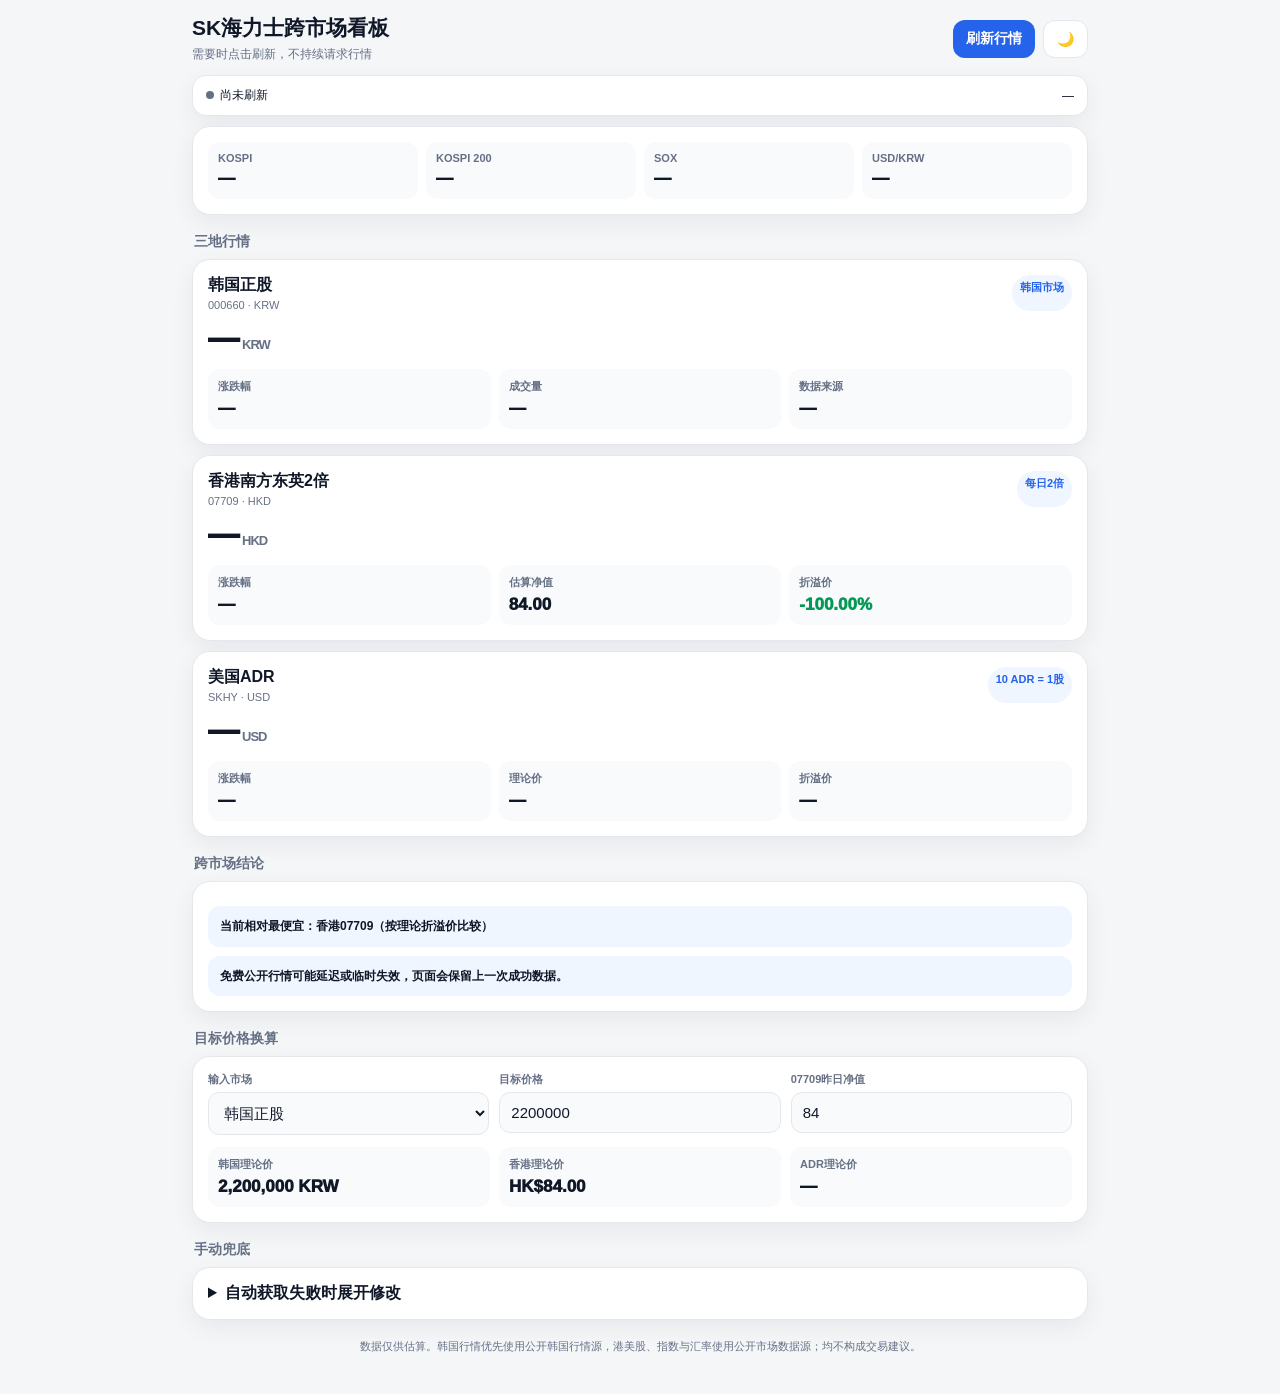
==== commit ce2f5d25: "Add files via upload" ====
--- a/index.html
+++ b/index.html
@@ -1,34 +1,173 @@
-<!doctype html><html lang="zh-CN"><head><meta charset="utf-8"><meta name="viewport" content="width=device-width,initial-scale=1,viewport-fit=cover"><meta name="theme-color" content="#0b1220"><link rel="manifest" href="manifest.webmanifest"><link rel="icon" href="icon.svg"><title>SK海力士交易看板</title><style>
-:root{--bg:#f5f7fa;--card:#fff;--text:#101828;--muted:#667085;--line:#e4e7ec;--soft:#f8fafc;--primary:#2563eb;--primary-soft:#eff6ff;--up:#d92d20;--down:#039855;--shadow:0 8px 26px rgba(16,24,40,.06)}[data-theme=dark]{--bg:#08111f;--card:#111827;--text:#f8fafc;--muted:#98a2b3;--line:#273244;--soft:#0f172a;--primary:#60a5fa;--primary-soft:#172554;--up:#fb7185;--down:#34d399;--shadow:0 10px 30px rgba(0,0,0,.28)}*{box-sizing:border-box}body{margin:0;background:var(--bg);color:var(--text);font-family:-apple-system,BlinkMacSystemFont,"Segoe UI","PingFang SC","Microsoft YaHei",sans-serif}.app{max-width:980px;margin:auto;padding:14px 12px 38px}header{display:flex;align-items:center;justify-content:space-between;gap:12px;margin-bottom:12px}h1{font-size:21px;margin:0}.sub,.note,.footer{font-size:12px;color:var(--muted);line-height:1.6}.sub{margin-top:4px}button{border:0;border-radius:12px;padding:10px 13px;font-size:14px;font-weight:800;background:var(--primary);color:white}button.secondary{background:var(--card);color:var(--text);border:1px solid var(--line)}.panel,.market{background:var(--card);border:1px solid var(--line);border-radius:18px;padding:15px;box-shadow:var(--shadow)}.section{font-size:14px;color:var(--muted);font-weight:900;margin:18px 2px 8px}.env,.stats,.grid3{display:grid;grid-template-columns:repeat(3,1fr);gap:8px}.env{grid-template-columns:repeat(4,1fr)}.grid2{display:grid;grid-template-columns:1fr 1fr;gap:10px}.mini,.box{background:var(--soft);border-radius:12px;padding:10px}.box{border:1px solid var(--line)}.k{font-size:11px;color:var(--muted);font-weight:800}.v{font-size:17px;font-weight:950;margin-top:5px}.up{color:var(--up)}.down{color:var(--down)}.neutral{color:var(--text)}.head{display:flex;justify-content:space-between;align-items:flex-start}.name{font-size:16px;font-weight:900}.ticker{font-size:11px;color:var(--muted);margin-top:3px}.badge{padding:5px 8px;border-radius:999px;background:var(--primary-soft);color:var(--primary);font-size:11px;font-weight:900}.price{font-size:32px;font-weight:950;letter-spacing:-1px;margin-top:10px}.unit{font-size:13px;color:var(--muted);margin-left:4px;font-weight:800}.stats{margin-top:12px}.stack{display:grid;gap:10px}.flow{display:grid;grid-template-columns:70px 1fr auto;gap:8px;padding:8px 0;border-bottom:1px solid var(--line)}.flow:last-child{border-bottom:0}.scorewrap{display:grid;grid-template-columns:120px 1fr;gap:12px;align-items:center}.score{font-size:38px;font-weight:950}.bar{height:9px;background:var(--line);border-radius:99px;overflow:hidden;margin-top:7px}.bar span{display:block;height:100%;background:var(--primary)}.alert{margin-top:10px;padding:11px 12px;border-radius:12px;background:var(--primary-soft);font-size:12px;line-height:1.55;font-weight:700}.level{display:flex;justify-content:space-between;background:var(--soft);padding:10px;border-radius:11px;margin-top:7px}.inputs{display:grid;grid-template-columns:repeat(3,1fr);gap:10px}label{display:block;font-size:11px;color:var(--muted);font-weight:900;margin-bottom:5px}input,select{width:100%;padding:11px;border:1px solid var(--line);border-radius:11px;background:var(--soft);color:var(--text);font-size:15px}.toolbar{display:flex;gap:8px;flex-wrap:wrap;margin-top:12px}.footer{text-align:center;margin-top:18px}@media(max-width:720px){.env{grid-template-columns:repeat(2,1fr)}.grid2{grid-template-columns:1fr}.grid3{grid-template-columns:1fr}.inputs{grid-template-columns:1fr 1fr}}@media(max-width:400px){.app{padding:12px 9px 30px}.price{font-size:29px}.scorewrap{grid-template-columns:100px 1fr}}
-</style></head><body><div class="app"><header><div><h1>SK海力士交易看板</h1><div class="sub">最新版静态版 · 手动输入行情后自动分析</div></div><button id="theme" class="secondary">🌙</button></header>
-<section class="panel"><div class="env"><div class="mini"><div class="k">KOSPI</div><div class="v" id="kospiV">—</div></div><div class="mini"><div class="k">KOSPI 200</div><div class="v" id="k200V">—</div></div><div class="mini"><div class="k">SOX</div><div class="v" id="soxV">—</div></div><div class="mini"><div class="k">USD/KRW</div><div class="v" id="fxV">—</div></div></div></section>
-<div class="section">韩国正股</div><section class="market"><div class="head"><div><div class="name">SK Hynix</div><div class="ticker">000660 · KRW</div></div><span class="badge" id="session">—</span></div><div class="price"><span id="krPrice">—</span><span class="unit">KRW</span></div><div class="stats"><div class="mini"><div class="k">当前时段涨跌</div><div class="v" id="krSession">—</div></div><div class="mini"><div class="k">全天涨跌</div><div class="v" id="krTotal">—</div></div><div class="mini"><div class="k">量比</div><div class="v" id="vrV">—</div></div></div><div class="note" id="sessionNote"></div></section>
-<div class="section">成交与资金流</div><section class="panel"><div class="grid2"><div><div class="grid3"><div class="box"><div class="k">成交量</div><div class="v" id="volV">—</div></div><div class="box"><div class="k">20日均量</div><div class="v" id="avgVolV">—</div></div><div class="box"><div class="k">成交额</div><div class="v" id="turnV">—</div></div></div><div class="alert" id="volSignal">—</div></div><div><div class="flow"><span>外资</span><strong id="fV">—</strong><span id="fTag">—</span></div><div class="flow"><span>机构</span><strong id="iV">—</strong><span id="iTag">—</span></div><div class="flow"><span>散户</span><strong id="rV">—</strong><span id="rTag">—</span></div><div class="note" id="flowSum"></div></div></div></section>
-<div class="section">技术评分</div><section class="panel"><div class="scorewrap"><div><div class="score" id="score">—</div><div class="k" id="scoreLabel">—</div></div><div><div class="k">趋势 / 动量 / 成交量 / 资金 / 市场环境</div><div class="bar"><span id="scoreBar"></span></div><div class="note" id="scoreReason"></div></div></div><div class="alert" id="strategy"></div></section>
-<div class="section">支撑与阻力</div><section class="panel"><div class="level"><span>阻力2</span><strong id="r2V"></strong></div><div class="level"><span>阻力1</span><strong id="r1V"></strong></div><div class="level"><span>当前价</span><strong id="curV"></strong></div><div class="level"><span>支撑1</span><strong id="s1V"></strong></div><div class="level"><span>支撑2</span><strong id="s2V"></strong></div><div class="grid3" style="margin-top:10px"><div class="box"><div class="k">距支撑1</div><div class="v" id="dS"></div></div><div class="box"><div class="k">距阻力1</div><div class="v" id="dR"></div></div><div class="box"><div class="k">风险收益比</div><div class="v" id="rr"></div></div></div></section>
-<div class="section">跨市场价格</div><section class="stack"><article class="market"><div class="head"><div><div class="name">香港南方东英2倍</div><div class="ticker">07709 · HKD</div></div><span class="badge">每日2倍</span></div><div class="price"><span id="hkPrice">—</span><span class="unit">HKD</span></div><div class="stats"><div class="mini"><div class="k">实时涨跌</div><div class="v" id="hkCh"></div></div><div class="mini"><div class="k">估算净值</div><div class="v" id="hkNav"></div></div><div class="mini"><div class="k">折溢价率</div><div class="v" id="hkPrem"></div></div></div></article><article class="market"><div class="head"><div><div class="name">美国ADR</div><div class="ticker">SKHY · USD</div></div><span class="badge">10 ADR = 1股</span></div><div class="price"><span id="adrPrice">—</span><span class="unit">USD</span></div><div class="stats"><div class="mini"><div class="k">盘中涨跌</div><div class="v" id="adrCh"></div></div><div class="mini"><div class="k">盘后涨跌</div><div class="v" id="adrAfterCh"></div></div><div class="mini"><div class="k">折溢价率</div><div class="v" id="adrPrem"></div></div></div></article></section>
-<div class="section">跨市场结论</div><section class="panel"><div class="alert" id="best"></div><div class="alert" id="alert"></div><div class="alert" id="afterEst"></div></section>
-<div class="section">计算器与全部输入</div><section class="panel"><details><summary>展开计算器与参数</summary><div style="margin-top:14px"><div class="inputs">
-<div><label>KOSPI涨跌%</label><input id="kospi" value="1.2"></div><div><label>KOSPI200涨跌%</label><input id="k200" value="1.35"></div><div><label>SOX涨跌%</label><input id="sox" value="2.1"></div>
-<div><label>韩国昨收</label><input id="krPrev" value="2100000"></div><div><label>韩国盘前价</label><input id="krPre" value="2180000"></div><div><label>韩国日盘价</label><input id="krNow" value="2200000"></div><div><label>韩国盘后价</label><input id="krAfter" value="2230000"></div>
-<div><label>成交量</label><input id="vol" value="8200000"></div><div><label>20日均量</label><input id="avgVol" value="5100000"></div><div><label>成交额（亿韩元）</label><input id="turn" value="18200"></div>
-<div><label>外资净买入（亿韩元）</label><input id="foreign" value="-820"></div><div><label>机构净买入（亿韩元）</label><input id="inst" value="310"></div><div><label>散户净买入（亿韩元）</label><input id="retail" value="510"></div>
-<div><label>MA5</label><input id="ma5" value="2180000"></div><div><label>MA20</label><input id="ma20" value="2140000"></div><div><label>MA60</label><input id="ma60" value="2050000"></div><div><label>RSI(14)</label><input id="rsi" value="63"></div><div><label>MACD</label><select id="macd"><option value="gold">金叉</option><option value="neutral">中性</option><option value="death">死叉</option></select></div>
-<div><label>支撑1</label><input id="s1" value="2180000"></div><div><label>支撑2</label><input id="s2" value="2100000"></div><div><label>阻力1</label><input id="r1" value="2300000"></div><div><label>阻力2</label><input id="r2" value="2400000"></div>
-<div><label>07709现价</label><input id="hkNow" value="88"></div><div><label>07709昨收</label><input id="hkPrev" value="85"></div><div><label>07709昨日净值</label><input id="hkNavPrev" value="84"></div>
-<div><label>SKHY现价</label><input id="adrNow" value="149"></div><div><label>SKHY昨收</label><input id="adrPrev" value="145"></div><div><label>SKHY盘后价</label><input id="adrAfter" value="151"></div>
-<div><label>美元兑韩元</label><input id="usdkrw" value="1380"></div><div><label>ADR换算比例</label><input id="ratio" value="10"></div><div><label>目标市场</label><select id="source"><option value="kr">韩国正股</option><option value="adr">美国ADR</option><option value="hk">香港07709</option></select></div><div><label>目标价格</label><input id="target" value="2200000"></div></div>
-<div class="grid3" style="margin-top:12px"><div class="box"><div class="k">韩国理论价</div><div class="v" id="tKr"></div></div><div class="box"><div class="k">香港理论价</div><div class="v" id="tHk"></div></div><div class="box"><div class="k">ADR理论价</div><div class="v" id="tAdr"></div></div></div><div class="toolbar"><button id="copy">复制摘要</button><button id="reset" class="secondary">恢复示例</button></div></div></details></section>
-<div class="footer">本版本不连接外部行情接口。交易时段按韩国时间自动识别；所有数据保存在当前浏览器。</div></div>
+<!doctype html>
+<html lang="zh-CN">
+<head>
+<meta charset="utf-8">
+<meta name="viewport" content="width=device-width,initial-scale=1,viewport-fit=cover">
+<meta name="theme-color" content="#0f172a">
+<title>SK海力士跨市场看板</title>
+<style>
+:root{--bg:#f4f6f8;--card:#fff;--text:#101828;--muted:#667085;--line:#e4e7ec;--soft:#f8fafc;--blue:#2563eb;--blueSoft:#eff6ff;--up:#d92d20;--down:#039855;--warn:#dc6803;--shadow:0 8px 24px rgba(16,24,40,.06)}
+[data-theme=dark]{--bg:#08111f;--card:#111827;--text:#f8fafc;--muted:#98a2b3;--line:#273244;--soft:#0f172a;--blue:#60a5fa;--blueSoft:#172554;--up:#fb7185;--down:#34d399;--warn:#fbbf24;--shadow:0 10px 30px rgba(0,0,0,.28)}
+*{box-sizing:border-box}body{margin:0;background:var(--bg);color:var(--text);font-family:-apple-system,BlinkMacSystemFont,"Segoe UI","PingFang SC","Microsoft YaHei",sans-serif}
+.app{max-width:920px;margin:auto;padding:14px 12px 38px}header{display:flex;justify-content:space-between;align-items:center;gap:10px;margin-bottom:12px}
+h1{font-size:21px;margin:0}.sub{font-size:12px;color:var(--muted);margin-top:4px}.actions{display:flex;gap:8px}
+button{border:0;border-radius:12px;padding:10px 13px;font-size:14px;font-weight:800;background:var(--blue);color:#fff;cursor:pointer}
+button.secondary{background:var(--card);color:var(--text);border:1px solid var(--line)}button:disabled{opacity:.55}
+.status{background:var(--card);border:1px solid var(--line);border-radius:14px;padding:11px 13px;margin-bottom:10px;box-shadow:var(--shadow);display:flex;justify-content:space-between;gap:8px;align-items:center;font-size:12px}
+.dot{width:8px;height:8px;border-radius:50%;display:inline-block;background:var(--muted);margin-right:6px}.dot.ok{background:var(--down)}.dot.err{background:var(--up)}
+.market{background:var(--card);border:1px solid var(--line);border-radius:18px;padding:15px;box-shadow:var(--shadow);margin-bottom:10px}
+.head{display:flex;justify-content:space-between;gap:10px}.name{font-size:16px;font-weight:900}.ticker{font-size:11px;color:var(--muted);margin-top:3px}.badge{background:var(--blueSoft);color:var(--blue);padding:5px 8px;border-radius:999px;font-size:11px;font-weight:900;white-space:nowrap}
+.price{font-size:31px;font-weight:950;letter-spacing:-1px;margin-top:10px}.unit{font-size:13px;color:var(--muted);font-weight:800;margin-left:4px}
+.stats{display:grid;grid-template-columns:repeat(3,1fr);gap:8px;margin-top:12px}.stat{background:var(--soft);border-radius:12px;padding:10px;min-width:0}.k{font-size:11px;color:var(--muted);font-weight:800}.v{font-size:17px;font-weight:950;margin-top:5px;white-space:nowrap;overflow:hidden;text-overflow:ellipsis}
+.up{color:var(--up)}.down{color:var(--down)}.neutral{color:var(--text)}.section{font-size:14px;color:var(--muted);font-weight:900;margin:18px 2px 8px}
+.panel{background:var(--card);border:1px solid var(--line);border-radius:18px;padding:15px;box-shadow:var(--shadow)}
+.env{display:grid;grid-template-columns:repeat(4,1fr);gap:8px}.mini{background:var(--soft);border-radius:12px;padding:10px}
+.alert{padding:11px 12px;border-radius:12px;background:var(--blueSoft);font-size:12px;line-height:1.55;font-weight:700;margin-top:9px}
+.inputs{display:grid;grid-template-columns:repeat(3,1fr);gap:10px}label{display:block;font-size:11px;color:var(--muted);font-weight:900;margin-bottom:5px}
+input,select{width:100%;padding:11px;border:1px solid var(--line);border-radius:11px;background:var(--soft);color:var(--text);font-size:15px}
+details summary{font-weight:900;cursor:pointer}.calc{display:grid;grid-template-columns:repeat(3,1fr);gap:9px;margin-top:12px}
+.note{font-size:12px;color:var(--muted);line-height:1.6;margin-top:10px}.footer{text-align:center;color:var(--muted);font-size:11px;line-height:1.6;margin-top:18px}
+@media(max-width:680px){.env{grid-template-columns:repeat(2,1fr)}.inputs{grid-template-columns:1fr 1fr}.calc{grid-template-columns:1fr}}
+@media(max-width:390px){.app{padding:12px 9px 30px}.price{font-size:28px}.v{font-size:15px}.stat{padding:9px 7px}}
+</style>
+</head>
+<body>
+<div class="app">
+<header>
+ <div><h1>SK海力士跨市场看板</h1><div class="sub">需要时点击刷新，不持续请求行情</div></div>
+ <div class="actions"><button id="refresh">刷新行情</button><button id="theme" class="secondary">🌙</button></div>
+</header>
+
+<div class="status"><span><i id="dot" class="dot"></i><span id="statusText">尚未刷新</span></span><span id="updated">—</span></div>
+
+<section class="panel">
+ <div class="env">
+  <div class="mini"><div class="k">KOSPI</div><div class="v" id="kospi">—</div></div>
+  <div class="mini"><div class="k">KOSPI 200</div><div class="v" id="kospi200">—</div></div>
+  <div class="mini"><div class="k">SOX</div><div class="v" id="sox">—</div></div>
+  <div class="mini"><div class="k">USD/KRW</div><div class="v" id="fx">—</div></div>
+ </div>
+</section>
+
+<div class="section">三地行情</div>
+<article class="market">
+ <div class="head"><div><div class="name">韩国正股</div><div class="ticker">000660 · KRW</div></div><span class="badge" id="krSession">韩国市场</span></div>
+ <div class="price"><span id="krPrice">—</span><span class="unit">KRW</span></div>
+ <div class="stats">
+  <div class="stat"><div class="k">涨跌幅</div><div class="v" id="krChange">—</div></div>
+  <div class="stat"><div class="k">成交量</div><div class="v" id="krVolume">—</div></div>
+  <div class="stat"><div class="k">数据来源</div><div class="v" id="krSource">—</div></div>
+ </div>
+</article>
+
+<article class="market">
+ <div class="head"><div><div class="name">香港南方东英2倍</div><div class="ticker">07709 · HKD</div></div><span class="badge">每日2倍</span></div>
+ <div class="price"><span id="hkPrice">—</span><span class="unit">HKD</span></div>
+ <div class="stats">
+  <div class="stat"><div class="k">涨跌幅</div><div class="v" id="hkChange">—</div></div>
+  <div class="stat"><div class="k">估算净值</div><div class="v" id="hkNav">—</div></div>
+  <div class="stat"><div class="k">折溢价</div><div class="v" id="hkPremium">—</div></div>
+ </div>
+</article>
+
+<article class="market">
+ <div class="head"><div><div class="name">美国ADR</div><div class="ticker">SKHY · USD</div></div><span class="badge">10 ADR = 1股</span></div>
+ <div class="price"><span id="usPrice">—</span><span class="unit">USD</span></div>
+ <div class="stats">
+  <div class="stat"><div class="k">涨跌幅</div><div class="v" id="usChange">—</div></div>
+  <div class="stat"><div class="k">理论价</div><div class="v" id="usTheory">—</div></div>
+  <div class="stat"><div class="k">折溢价</div><div class="v" id="usPremium">—</div></div>
+ </div>
+</article>
+
+<div class="section">跨市场结论</div>
+<section class="panel">
+ <div class="alert" id="best">刷新后显示相对折溢价。</div>
+ <div class="alert" id="warning">免费公开行情可能延迟或临时失效，页面会保留上一次成功数据。</div>
+</section>
+
+<div class="section">目标价格换算</div>
+<section class="panel">
+ <div class="inputs">
+  <div><label>输入市场</label><select id="source"><option value="kr">韩国正股</option><option value="us">美国ADR</option><option value="hk">香港07709</option></select></div>
+  <div><label>目标价格</label><input id="target" inputmode="decimal" value="2200000"></div>
+  <div><label>07709昨日净值</label><input id="navPrev" inputmode="decimal" value="84"></div>
+ </div>
+ <div class="calc">
+  <div class="mini"><div class="k">韩国理论价</div><div class="v" id="targetKr">—</div></div>
+  <div class="mini"><div class="k">香港理论价</div><div class="v" id="targetHk">—</div></div>
+  <div class="mini"><div class="k">ADR理论价</div><div class="v" id="targetUs">—</div></div>
+ </div>
+</section>
+
+<div class="section">手动兜底</div>
+<section class="panel">
+<details>
+ <summary>自动获取失败时展开修改</summary>
+ <div class="inputs" style="margin-top:13px">
+  <div><label>韩国现价</label><input id="manualKr" inputmode="decimal"></div>
+  <div><label>韩国昨收</label><input id="manualKrPrev" inputmode="decimal"></div>
+  <div><label>07709现价</label><input id="manualHk" inputmode="decimal"></div>
+  <div><label>07709昨收</label><input id="manualHkPrev" inputmode="decimal"></div>
+  <div><label>SKHY现价</label><input id="manualUs" inputmode="decimal"></div>
+  <div><label>SKHY昨收</label><input id="manualUsPrev" inputmode="decimal"></div>
+  <div><label>USD/KRW</label><input id="manualFx" inputmode="decimal"></div>
+ </div>
+ <button id="applyManual" style="margin-top:12px">应用手动数据</button>
+</details>
+</section>
+
+<div class="footer">数据仅供估算。韩国行情优先使用公开韩国行情源，港美股、指数与汇率使用公开市场数据源；均不构成交易建议。</div>
+</div>
+<script src="config.js"></script>
 <script>
-const ids=['kospi','k200','sox','krPrev','krPre','krNow','krAfter','vol','avgVol','turn','foreign','inst','retail','ma5','ma20','ma60','rsi','macd','s1','s2','r1','r2','hkNow','hkPrev','hkNavPrev','adrNow','adrPrev','adrAfter','usdkrw','ratio','source','target'];const $=i=>document.getElementById(i),n=i=>parseFloat($(i).value.replace(/,/g,''))||0,fmt=(x,d=2)=>Number(x||0).toLocaleString('zh-CN',{minimumFractionDigits:d,maximumFractionDigits:d}),pct=x=>(x*100).toFixed(2)+'%';const defaults={};ids.forEach(i=>defaults[i]=$(i).value);function tone(e,x){e.className='v '+(x>0?'up':x<0?'down':'neutral')}function ses(){const p=new Intl.DateTimeFormat('en-GB',{timeZone:'Asia/Seoul',weekday:'short',hour:'2-digit',minute:'2-digit',hour12:false}).formatToParts(new Date()),m={};p.forEach(x=>m[x.type]=x.value);const t=+m.hour*60 + +m.minute;if(['Sat','Sun'].includes(m.weekday))return['closed','周末休市','韩国市场周末休市'];if(t>=480&&t<530)return['pre','NXT盘前','韩国时间 08:00–08:50'];if(t>=530&&t<540)return['wait','等待日盘','盘前结束，等待09:00日盘'];if(t>=540&&t<930)return['day','KRX日盘','韩国时间 09:00–15:30'];if(t>=930&&t<940)return['waitAfter','等待盘后','日盘结束，等待15:40盘后'];if(t>=940&&t<1200)return['after','NXT盘后','韩国时间 15:40–20:00'];return['closed','已收盘','下一交易时段为盘前08:00']}
-function calc(){const S=ses();$('session').textContent=S[1];$('sessionNote').textContent=S[2];const prev=n('krPrev'),pre=n('krPre'),day=n('krNow'),aft=n('krAfter');let cur=day,sch=prev?day/prev-1:0;if(S[0]==='pre'){cur=pre;sch=prev?pre/prev-1:0}else if(['after','closed','waitAfter'].includes(S[0])){cur=aft;sch=day?aft/day-1:0}const total=prev?cur/prev-1:0;$('krPrice').textContent=fmt(cur,0);$('krSession').textContent=pct(sch);tone($('krSession'),sch);$('krTotal').textContent=pct(total);tone($('krTotal'),total);
-const vr=n('avgVol')?n('vol')/n('avgVol'):0;$('vrV').textContent=vr.toFixed(2)+'x';$('volV').textContent=fmt(n('vol'),0);$('avgVolV').textContent=fmt(n('avgVol'),0);$('turnV').textContent=fmt(n('turn'),0)+'亿';$('volSignal').textContent=total>0&&vr>=1.5?'放量上涨，趋势确认度较高':total>0&&vr<.8?'缩量上涨，追涨需谨慎':total<0&&vr>=1.5?'放量下跌，短线风险偏高':total<0&&vr<.8?'缩量回调，抛压暂未明显放大':'量能正常';
-[['foreign','fV','fTag'],['inst','iV','iTag'],['retail','rV','rTag']].forEach(([a,b,c])=>{const v=n(a);$(b).textContent=(v>0?'+':'')+fmt(v,0)+'亿';$(b).className=v>0?'up':v<0?'down':'neutral';$(c).textContent=v>0?'净买入':v<0?'净卖出':'中性'});const f=n('foreign'),i=n('inst'),r=n('retail');$('flowSum').textContent=f>0&&i>0?'外资与机构同步净买入，资金结构偏强':f<0&&i<0?'外资与机构同步净卖出，资金结构偏弱':f<0&&r>0?'外资流出、散户承接，短线需谨慎':f>0&&r<0?'外资流入、散户流出，机构资金占优':'资金结构中性';
-let sc=0,why=[];if(cur>n('ma5')){sc+=6;why.push('站上MA5')}if(cur>n('ma20')){sc+=8;why.push('站上MA20')}if(cur>n('ma60')){sc+=6;why.push('站上MA60')}if(n('ma5')>n('ma20'))sc+=5;if(n('ma20')>n('ma60'))sc+=5;const rs=n('rsi');if(rs>=45&&rs<=65){sc+=15;why.push('RSI健康')}else if(rs>65&&rs<=75){sc+=10;why.push('RSI偏热')}else if(rs<30){sc+=6;why.push('RSI超卖')}if($('macd').value==='gold'){sc+=15;why.push('MACD金叉')}else if($('macd').value==='neutral')sc+=7;if(total>0&&vr>=1.2){sc+=16;why.push('量价配合')}else if(total>0)sc+=9;else if(total<0&&vr>=1.5)sc+=1;else sc+=5;if(f>0)sc+=8;if(i>0)sc+=6;if(f>0&&i>0)sc+=3;const env=(n('kospi')+n('k200')+n('sox'))/3;sc+=env>1?10:env>0?6:2;sc=Math.max(0,Math.min(100,sc));const label=sc>=80?'强势':sc>=65?'偏多':sc>=45?'中性':sc>=30?'偏空':'风险较高';$('score').textContent=sc;$('scoreLabel').textContent=label;$('scoreBar').style.width=sc+'%';$('scoreReason').textContent=why.join(' · ');$('strategy').textContent=label+'：'+(cur>=n('r1')*.98?'接近第一阻力，不建议追高；':cur<=n('s1')*1.02?'接近第一支撑，关注企稳信号；':'位于支撑与阻力之间，等待量价确认；')+'跌破第二支撑则趋势失效。';
-[['r2V','r2'],['r1V','r1'],['s1V','s1'],['s2V','s2']].forEach(([a,b])=>$(a).textContent=fmt(n(b),0));$('curV').textContent=fmt(cur,0);$('dS').textContent=pct(n('s1')?cur/n('s1')-1:0);$('dR').textContent=pct(cur?n('r1')/cur-1:0);const risk=cur-n('s1'),reward=n('r1')-cur;$('rr').textContent=risk>0?(reward/risk).toFixed(2):'—';
-const hk=n('hkNow'),hkp=n('hkPrev'),navp=n('hkNavPrev'),adr=n('adrNow'),adrp=n('adrPrev'),adra=n('adrAfter'),fx=n('usdkrw'),ratio=n('ratio')||10,dayCh=prev?day/prev-1:0,hkNav=navp*(1+dayCh*2),hkPrem=hkNav?hk/hkNav-1:0,hkCh=hkp?hk/hkp-1:0,adrTheory=fx?day/ratio/fx:0,adrPrem=adrTheory?adr/adrTheory-1:0,adrCh=adrp?adr/adrp-1:0,adrAfter=adr?adra/adr-1:0;$('hkPrice').textContent=fmt(hk,2);$('hkCh').textContent=pct(hkCh);tone($('hkCh'),hkCh);$('hkNav').textContent=fmt(hkNav,2);$('hkPrem').textContent=pct(hkPrem);tone($('hkPrem'),hkPrem);$('adrPrice').textContent=fmt(adr,2);$('adrCh').textContent=pct(adrCh);tone($('adrCh'),adrCh);$('adrAfterCh').textContent=pct(adrAfter);tone($('adrAfterCh'),adrAfter);$('adrPrem').textContent=pct(adrPrem);tone($('adrPrem'),adrPrem);
-[['kospiV','kospi'],['k200V','k200'],['soxV','sox']].forEach(([a,b])=>{$(a).textContent=(n(b)>0?'+':'')+n(b).toFixed(2)+'%';tone($(a),n(b))});$('fxV').textContent=fmt(fx,1);const cheapest=[{n:'韩国正股',p:0},{n:'香港07709',p:hkPrem},{n:'美国SKHY',p:adrPrem}].sort((a,b)=>a.p-b.p)[0];$('best').textContent='当前相对最便宜：'+cheapest.n+'（按折溢价比较）';const al=[];if(Math.abs(adrPrem)>=.02)al.push('SKHY折溢价超过2%');if(Math.abs(hkPrem)>=.03)al.push('07709折溢价超过3%');$('alert').textContent=al.length?al.join('；')+'。请留意交易时差与估值误差。':'当前折溢价未触发预设提醒。';$('afterEst').textContent='按韩国盘后价估算：07709理论价 HK$'+fmt(navp*(1+((prev?aft/prev-1:0)*2)),2)+'；SKHY理论价 $'+fmt(fx?aft/ratio/fx:0,2)+'。';targets();const sv={};ids.forEach(x=>sv[x]=$(x).value);localStorage.setItem('skhyLatest',JSON.stringify(sv))}
-function targets(){const src=$('source').value,t=n('target'),prev=n('krPrev'),navp=n('hkNavPrev'),fx=n('usdkrw'),ratio=n('ratio')||10;let kr=0,hk=0,adr=0;if(src==='kr'){kr=t;adr=fx?kr/ratio/fx:0;hk=navp*(1+((prev?kr/prev-1:0)*2))}else if(src==='adr'){adr=t;kr=adr*ratio*fx;hk=navp*(1+((prev?kr/prev-1:0)*2))}else{hk=t;const mv=navp?((hk/navp)-1)/2:0;kr=prev*(1+mv);adr=fx?kr/ratio/fx:0}$('tKr').textContent=fmt(kr,0)+' KRW';$('tHk').textContent='HK$'+fmt(hk,2);$('tAdr').textContent='$'+fmt(adr,2)}
-ids.forEach(i=>$(i).addEventListener(['source','macd'].includes(i)?'change':'input',calc));$('theme').onclick=()=>{const next=document.documentElement.dataset.theme==='dark'?'light':'dark';document.documentElement.dataset.theme=next;$('theme').textContent=next==='dark'?'☀️':'🌙';localStorage.setItem('theme',next)};$('reset').onclick=()=>{Object.entries(defaults).forEach(([k,v])=>$(k).value=v);calc()};$('copy').onclick=async()=>{const t=['SK海力士交易看板','韩国：'+$('krPrice').textContent+' KRW，'+$('krTotal').textContent,'技术评分：'+$('score').textContent+' '+$('scoreLabel').textContent,'香港07709：'+$('hkPrice').textContent+'，折溢价 '+$('hkPrem').textContent,'美国SKHY：'+$('adrPrice').textContent+'，折溢价 '+$('adrPrem').textContent,$('best').textContent].join('\n');await navigator.clipboard.writeText(t);$('copy').textContent='已复制';setTimeout(()=>$('copy').textContent='复制摘要',1000)};(function(){const s=JSON.parse(localStorage.getItem('skhyLatest')||'{}');ids.forEach(i=>{if(s[i]!==undefined)$(i).value=s[i]});const th=localStorage.getItem('theme')||'light';document.documentElement.dataset.theme=th;$('theme').textContent=th==='dark'?'☀️':'🌙';calc();setInterval(calc,60000);if('serviceWorker'in navigator)window.addEventListener('load',()=>navigator.serviceWorker.register('./sw.js').catch(()=>{}))})();
-</script></body></html>
+const $=id=>document.getElementById(id);
+let state=JSON.parse(localStorage.getItem("skhyQuotes")||"null")||{};
+const fmt=(x,d=2)=>Number(x||0).toLocaleString("zh-CN",{minimumFractionDigits:d,maximumFractionDigits:d});
+const pct=x=>(Number(x||0)).toFixed(2)+"%";
+function paint(el,x){el.className="v "+(x>0?"up":x<0?"down":"neutral")}
+function render(){
+ const k=state.korea||{},h=state.hk||{},u=state.us||{},m=state.market||{};
+ $("krPrice").textContent=k.price?fmt(k.price,0):"—";$("krChange").textContent=k.changePercent!=null?pct(k.changePercent):"—";paint($("krChange"),k.changePercent);
+ $("krVolume").textContent=k.volume?fmt(k.volume,0):"—";$("krSource").textContent=k.source||"—";$("krSession").textContent=k.session||"韩国市场";
+ $("hkPrice").textContent=h.price?fmt(h.price,2):"—";$("hkChange").textContent=h.changePercent!=null?pct(h.changePercent):"—";paint($("hkChange"),h.changePercent);
+ $("usPrice").textContent=u.price?fmt(u.price,2):"—";$("usChange").textContent=u.changePercent!=null?pct(u.changePercent):"—";paint($("usChange"),u.changePercent);
+ [["kospi",m.kospi],["kospi200",m.kospi200],["sox",m.sox]].forEach(([id,v])=>{ $(id).textContent=v?.changePercent!=null?pct(v.changePercent):"—";paint($(id),v?.changePercent)});
+ $("fx").textContent=m.usdkrw?.price?fmt(m.usdkrw.price,2):"—";
+ calculate();
+}
+function calculate(){
+ const k=state.korea||{},h=state.hk||{},u=state.us||{},m=state.market||{};
+ const kr=Number(k.price||0),krPrev=Number(k.previousClose||0),hk=Number(h.price||0),fx=Number(m.usdkrw?.price||0),us=Number(u.price||0),navPrev=Number($("navPrev").value||0);
+ const krMove=krPrev?kr/krPrev-1:0,nav=navPrev*(1+2*krMove),hkPrem=nav?hk/nav-1:0,theoryUs=fx?kr/10/fx:0,usPrem=theoryUs?us/theoryUs-1:0;
+ $("hkNav").textContent=nav?fmt(nav,2):"—";$("hkPremium").textContent=nav?pct(hkPrem*100):"—";paint($("hkPremium"),hkPrem);
+ $("usTheory").textContent=theoryUs?fmt(theoryUs,2):"—";$("usPremium").textContent=theoryUs?pct(usPrem*100):"—";paint($("usPremium"),usPrem);
+ const choices=[{n:"韩国正股",p:0},{n:"香港07709",p:hkPrem},{n:"美国SKHY",p:usPrem}].filter(x=>Number.isFinite(x.p)).sort((a,b)=>a.p-b.p);
+ $("best").textContent=choices.length?"当前相对最便宜："+choices[0].n+"（按理论折溢价比较）":"数据不足";
+ const src=$("source").value,t=Number($("target").value||0);let tkr=0,thk=0,tus=0;
+ if(src==="kr"){tkr=t;tus=fx?tkr/10/fx:0;thk=navPrev*(1+2*(krPrev?tkr/krPrev-1:0))}
+ else if(src==="us"){tus=t;tkr=tus*10*fx;thk=navPrev*(1+2*(krPrev?tkr/krPrev-1:0))}
+ else{thk=t;const mv=navPrev?((thk/navPrev)-1)/2:0;tkr=krPrev*(1+mv);tus=fx?tkr/10/fx:0}
+ $("targetKr").textContent=tkr?fmt(tkr,0)+" KRW":"—";$("targetHk").textContent=thk?"HK$"+fmt(thk,2):"—";$("targetUs").textContent=tus?"$"+fmt(tus,2):"—";
+}
+async function refresh(){
+ const base=window.SK_CONFIG?.API_BASE;
+ if(!base||base.includes("YOUR-WORKER")){setStatus(false,"请先在 config.js 填写 Worker 地址");return}
+ $("refresh").disabled=true;$("refresh").textContent="正在刷新…";setStatus(null,"正在获取行情");
+ try{
+  const r=await fetch(base+"/api/quotes",{cache:"no-store"});
+  const j=await r.json();if(!r.ok||!j.ok)throw new Error(j.error||("HTTP "+r.status));
+  state=j;localStorage.setItem("skhyQuotes",JSON.stringify(j));render();
+  const time=new Date(j.updatedAt).toLocaleString("zh-CN",{hour12:false});
+  $("updated").textContent=time;setStatus(true,"刷新成功");
+ }catch(e){console.error(e);setStatus(false,"刷新失败，继续使用上次数据")}
+ finally{$("refresh").disabled=false;$("refresh").textContent="刷新行情"}
+}
+function setStatus(ok,text){$("statusText").textContent=text;$("dot").className="dot"+(ok===true?" ok":ok===false?" err":"")}
+$("refresh").onclick=refresh;["source","target","navPrev"].forEach(id=>$(id).addEventListener(id==="source"?"change":"input",calculate));
+$("applyManual").onclick=()=>{state={...state,korea:{...(state.korea||{}),price:+$("manualKr").value,previousClose:+$("manualKrPrev").value,source:"手动"},hk:{...(state.hk||{}),price:+$("manualHk").value,previousClose:+$("manualHkPrev").value},us:{...(state.us||{}),price:+$("manualUs").value,previousClose:+$("manualUsPrev").value},market:{...(state.market||{}),usdkrw:{price:+$("manualFx").value}}};localStorage.setItem("skhyQuotes",JSON.stringify(state));render();setStatus(true,"已应用手动数据")};
+$("theme").onclick=()=>{const d=document.documentElement.dataset.theme==="dark";document.documentElement.dataset.theme=d?"light":"dark";$("theme").textContent=d?"🌙":"☀️";localStorage.setItem("theme",d?"light":"dark")};
+document.documentElement.dataset.theme=localStorage.getItem("theme")||"light";$("theme").textContent=document.documentElement.dataset.theme==="dark"?"☀️":"🌙";render();
+</script>
+</body>
+</html>
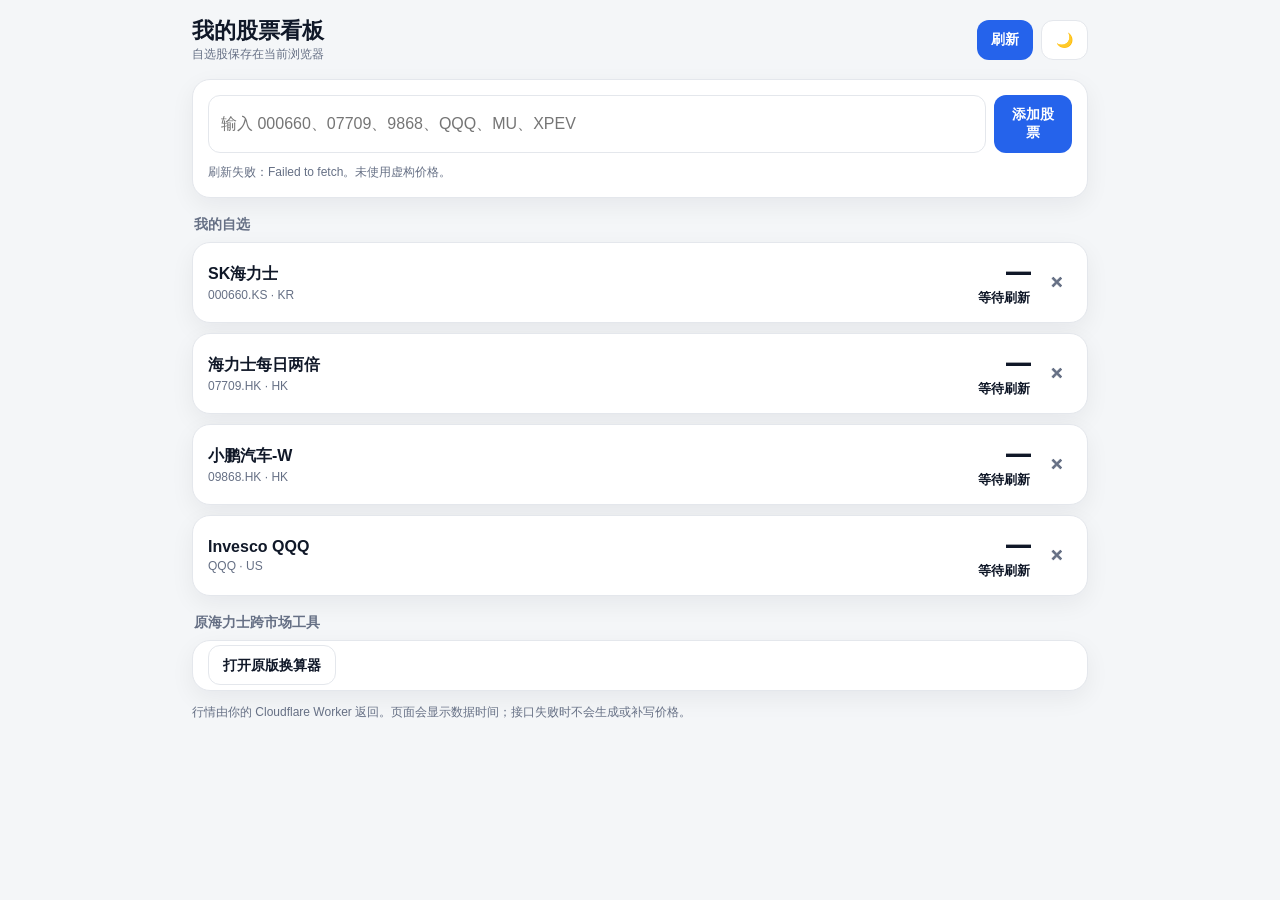
==== commit fbcd20c4: "Add files via upload" ====
--- a/index.html
+++ b/index.html
@@ -1,173 +1,10 @@
 <!doctype html>
-<html lang="zh-CN">
-<head>
-<meta charset="utf-8">
-<meta name="viewport" content="width=device-width,initial-scale=1,viewport-fit=cover">
-<meta name="theme-color" content="#0f172a">
-<title>SK海力士跨市场看板</title>
-<style>
-:root{--bg:#f4f6f8;--card:#fff;--text:#101828;--muted:#667085;--line:#e4e7ec;--soft:#f8fafc;--blue:#2563eb;--blueSoft:#eff6ff;--up:#d92d20;--down:#039855;--warn:#dc6803;--shadow:0 8px 24px rgba(16,24,40,.06)}
-[data-theme=dark]{--bg:#08111f;--card:#111827;--text:#f8fafc;--muted:#98a2b3;--line:#273244;--soft:#0f172a;--blue:#60a5fa;--blueSoft:#172554;--up:#fb7185;--down:#34d399;--warn:#fbbf24;--shadow:0 10px 30px rgba(0,0,0,.28)}
-*{box-sizing:border-box}body{margin:0;background:var(--bg);color:var(--text);font-family:-apple-system,BlinkMacSystemFont,"Segoe UI","PingFang SC","Microsoft YaHei",sans-serif}
-.app{max-width:920px;margin:auto;padding:14px 12px 38px}header{display:flex;justify-content:space-between;align-items:center;gap:10px;margin-bottom:12px}
-h1{font-size:21px;margin:0}.sub{font-size:12px;color:var(--muted);margin-top:4px}.actions{display:flex;gap:8px}
-button{border:0;border-radius:12px;padding:10px 13px;font-size:14px;font-weight:800;background:var(--blue);color:#fff;cursor:pointer}
-button.secondary{background:var(--card);color:var(--text);border:1px solid var(--line)}button:disabled{opacity:.55}
-.status{background:var(--card);border:1px solid var(--line);border-radius:14px;padding:11px 13px;margin-bottom:10px;box-shadow:var(--shadow);display:flex;justify-content:space-between;gap:8px;align-items:center;font-size:12px}
-.dot{width:8px;height:8px;border-radius:50%;display:inline-block;background:var(--muted);margin-right:6px}.dot.ok{background:var(--down)}.dot.err{background:var(--up)}
-.market{background:var(--card);border:1px solid var(--line);border-radius:18px;padding:15px;box-shadow:var(--shadow);margin-bottom:10px}
-.head{display:flex;justify-content:space-between;gap:10px}.name{font-size:16px;font-weight:900}.ticker{font-size:11px;color:var(--muted);margin-top:3px}.badge{background:var(--blueSoft);color:var(--blue);padding:5px 8px;border-radius:999px;font-size:11px;font-weight:900;white-space:nowrap}
-.price{font-size:31px;font-weight:950;letter-spacing:-1px;margin-top:10px}.unit{font-size:13px;color:var(--muted);font-weight:800;margin-left:4px}
-.stats{display:grid;grid-template-columns:repeat(3,1fr);gap:8px;margin-top:12px}.stat{background:var(--soft);border-radius:12px;padding:10px;min-width:0}.k{font-size:11px;color:var(--muted);font-weight:800}.v{font-size:17px;font-weight:950;margin-top:5px;white-space:nowrap;overflow:hidden;text-overflow:ellipsis}
-.up{color:var(--up)}.down{color:var(--down)}.neutral{color:var(--text)}.section{font-size:14px;color:var(--muted);font-weight:900;margin:18px 2px 8px}
-.panel{background:var(--card);border:1px solid var(--line);border-radius:18px;padding:15px;box-shadow:var(--shadow)}
-.env{display:grid;grid-template-columns:repeat(4,1fr);gap:8px}.mini{background:var(--soft);border-radius:12px;padding:10px}
-.alert{padding:11px 12px;border-radius:12px;background:var(--blueSoft);font-size:12px;line-height:1.55;font-weight:700;margin-top:9px}
-.inputs{display:grid;grid-template-columns:repeat(3,1fr);gap:10px}label{display:block;font-size:11px;color:var(--muted);font-weight:900;margin-bottom:5px}
-input,select{width:100%;padding:11px;border:1px solid var(--line);border-radius:11px;background:var(--soft);color:var(--text);font-size:15px}
-details summary{font-weight:900;cursor:pointer}.calc{display:grid;grid-template-columns:repeat(3,1fr);gap:9px;margin-top:12px}
-.note{font-size:12px;color:var(--muted);line-height:1.6;margin-top:10px}.footer{text-align:center;color:var(--muted);font-size:11px;line-height:1.6;margin-top:18px}
-@media(max-width:680px){.env{grid-template-columns:repeat(2,1fr)}.inputs{grid-template-columns:1fr 1fr}.calc{grid-template-columns:1fr}}
-@media(max-width:390px){.app{padding:12px 9px 30px}.price{font-size:28px}.v{font-size:15px}.stat{padding:9px 7px}}
-</style>
-</head>
-<body>
-<div class="app">
-<header>
- <div><h1>SK海力士跨市场看板</h1><div class="sub">需要时点击刷新，不持续请求行情</div></div>
- <div class="actions"><button id="refresh">刷新行情</button><button id="theme" class="secondary">🌙</button></div>
-</header>
-
-<div class="status"><span><i id="dot" class="dot"></i><span id="statusText">尚未刷新</span></span><span id="updated">—</span></div>
-
-<section class="panel">
- <div class="env">
-  <div class="mini"><div class="k">KOSPI</div><div class="v" id="kospi">—</div></div>
-  <div class="mini"><div class="k">KOSPI 200</div><div class="v" id="kospi200">—</div></div>
-  <div class="mini"><div class="k">SOX</div><div class="v" id="sox">—</div></div>
-  <div class="mini"><div class="k">USD/KRW</div><div class="v" id="fx">—</div></div>
- </div>
-</section>
-
-<div class="section">三地行情</div>
-<article class="market">
- <div class="head"><div><div class="name">韩国正股</div><div class="ticker">000660 · KRW</div></div><span class="badge" id="krSession">韩国市场</span></div>
- <div class="price"><span id="krPrice">—</span><span class="unit">KRW</span></div>
- <div class="stats">
-  <div class="stat"><div class="k">涨跌幅</div><div class="v" id="krChange">—</div></div>
-  <div class="stat"><div class="k">成交量</div><div class="v" id="krVolume">—</div></div>
-  <div class="stat"><div class="k">数据来源</div><div class="v" id="krSource">—</div></div>
- </div>
-</article>
-
-<article class="market">
- <div class="head"><div><div class="name">香港南方东英2倍</div><div class="ticker">07709 · HKD</div></div><span class="badge">每日2倍</span></div>
- <div class="price"><span id="hkPrice">—</span><span class="unit">HKD</span></div>
- <div class="stats">
-  <div class="stat"><div class="k">涨跌幅</div><div class="v" id="hkChange">—</div></div>
-  <div class="stat"><div class="k">估算净值</div><div class="v" id="hkNav">—</div></div>
-  <div class="stat"><div class="k">折溢价</div><div class="v" id="hkPremium">—</div></div>
- </div>
-</article>
-
-<article class="market">
- <div class="head"><div><div class="name">美国ADR</div><div class="ticker">SKHY · USD</div></div><span class="badge">10 ADR = 1股</span></div>
- <div class="price"><span id="usPrice">—</span><span class="unit">USD</span></div>
- <div class="stats">
-  <div class="stat"><div class="k">涨跌幅</div><div class="v" id="usChange">—</div></div>
-  <div class="stat"><div class="k">理论价</div><div class="v" id="usTheory">—</div></div>
-  <div class="stat"><div class="k">折溢价</div><div class="v" id="usPremium">—</div></div>
- </div>
-</article>
-
-<div class="section">跨市场结论</div>
-<section class="panel">
- <div class="alert" id="best">刷新后显示相对折溢价。</div>
- <div class="alert" id="warning">免费公开行情可能延迟或临时失效，页面会保留上一次成功数据。</div>
-</section>
-
-<div class="section">目标价格换算</div>
-<section class="panel">
- <div class="inputs">
-  <div><label>输入市场</label><select id="source"><option value="kr">韩国正股</option><option value="us">美国ADR</option><option value="hk">香港07709</option></select></div>
-  <div><label>目标价格</label><input id="target" inputmode="decimal" value="2200000"></div>
-  <div><label>07709昨日净值</label><input id="navPrev" inputmode="decimal" value="84"></div>
- </div>
- <div class="calc">
-  <div class="mini"><div class="k">韩国理论价</div><div class="v" id="targetKr">—</div></div>
-  <div class="mini"><div class="k">香港理论价</div><div class="v" id="targetHk">—</div></div>
-  <div class="mini"><div class="k">ADR理论价</div><div class="v" id="targetUs">—</div></div>
- </div>
-</section>
-
-<div class="section">手动兜底</div>
-<section class="panel">
-<details>
- <summary>自动获取失败时展开修改</summary>
- <div class="inputs" style="margin-top:13px">
-  <div><label>韩国现价</label><input id="manualKr" inputmode="decimal"></div>
-  <div><label>韩国昨收</label><input id="manualKrPrev" inputmode="decimal"></div>
-  <div><label>07709现价</label><input id="manualHk" inputmode="decimal"></div>
-  <div><label>07709昨收</label><input id="manualHkPrev" inputmode="decimal"></div>
-  <div><label>SKHY现价</label><input id="manualUs" inputmode="decimal"></div>
-  <div><label>SKHY昨收</label><input id="manualUsPrev" inputmode="decimal"></div>
-  <div><label>USD/KRW</label><input id="manualFx" inputmode="decimal"></div>
- </div>
- <button id="applyManual" style="margin-top:12px">应用手动数据</button>
-</details>
-</section>
-
-<div class="footer">数据仅供估算。韩国行情优先使用公开韩国行情源，港美股、指数与汇率使用公开市场数据源；均不构成交易建议。</div>
-</div>
-<script src="config.js"></script>
-<script>
-const $=id=>document.getElementById(id);
-let state=JSON.parse(localStorage.getItem("skhyQuotes")||"null")||{};
-const fmt=(x,d=2)=>Number(x||0).toLocaleString("zh-CN",{minimumFractionDigits:d,maximumFractionDigits:d});
-const pct=x=>(Number(x||0)).toFixed(2)+"%";
-function paint(el,x){el.className="v "+(x>0?"up":x<0?"down":"neutral")}
-function render(){
- const k=state.korea||{},h=state.hk||{},u=state.us||{},m=state.market||{};
- $("krPrice").textContent=k.price?fmt(k.price,0):"—";$("krChange").textContent=k.changePercent!=null?pct(k.changePercent):"—";paint($("krChange"),k.changePercent);
- $("krVolume").textContent=k.volume?fmt(k.volume,0):"—";$("krSource").textContent=k.source||"—";$("krSession").textContent=k.session||"韩国市场";
- $("hkPrice").textContent=h.price?fmt(h.price,2):"—";$("hkChange").textContent=h.changePercent!=null?pct(h.changePercent):"—";paint($("hkChange"),h.changePercent);
- $("usPrice").textContent=u.price?fmt(u.price,2):"—";$("usChange").textContent=u.changePercent!=null?pct(u.changePercent):"—";paint($("usChange"),u.changePercent);
- [["kospi",m.kospi],["kospi200",m.kospi200],["sox",m.sox]].forEach(([id,v])=>{ $(id).textContent=v?.changePercent!=null?pct(v.changePercent):"—";paint($(id),v?.changePercent)});
- $("fx").textContent=m.usdkrw?.price?fmt(m.usdkrw.price,2):"—";
- calculate();
-}
-function calculate(){
- const k=state.korea||{},h=state.hk||{},u=state.us||{},m=state.market||{};
- const kr=Number(k.price||0),krPrev=Number(k.previousClose||0),hk=Number(h.price||0),fx=Number(m.usdkrw?.price||0),us=Number(u.price||0),navPrev=Number($("navPrev").value||0);
- const krMove=krPrev?kr/krPrev-1:0,nav=navPrev*(1+2*krMove),hkPrem=nav?hk/nav-1:0,theoryUs=fx?kr/10/fx:0,usPrem=theoryUs?us/theoryUs-1:0;
- $("hkNav").textContent=nav?fmt(nav,2):"—";$("hkPremium").textContent=nav?pct(hkPrem*100):"—";paint($("hkPremium"),hkPrem);
- $("usTheory").textContent=theoryUs?fmt(theoryUs,2):"—";$("usPremium").textContent=theoryUs?pct(usPrem*100):"—";paint($("usPremium"),usPrem);
- const choices=[{n:"韩国正股",p:0},{n:"香港07709",p:hkPrem},{n:"美国SKHY",p:usPrem}].filter(x=>Number.isFinite(x.p)).sort((a,b)=>a.p-b.p);
- $("best").textContent=choices.length?"当前相对最便宜："+choices[0].n+"（按理论折溢价比较）":"数据不足";
- const src=$("source").value,t=Number($("target").value||0);let tkr=0,thk=0,tus=0;
- if(src==="kr"){tkr=t;tus=fx?tkr/10/fx:0;thk=navPrev*(1+2*(krPrev?tkr/krPrev-1:0))}
- else if(src==="us"){tus=t;tkr=tus*10*fx;thk=navPrev*(1+2*(krPrev?tkr/krPrev-1:0))}
- else{thk=t;const mv=navPrev?((thk/navPrev)-1)/2:0;tkr=krPrev*(1+mv);tus=fx?tkr/10/fx:0}
- $("targetKr").textContent=tkr?fmt(tkr,0)+" KRW":"—";$("targetHk").textContent=thk?"HK$"+fmt(thk,2):"—";$("targetUs").textContent=tus?"$"+fmt(tus,2):"—";
-}
-async function refresh(){
- const base=window.SK_CONFIG?.API_BASE;
- if(!base||base.includes("YOUR-WORKER")){setStatus(false,"请先在 config.js 填写 Worker 地址");return}
- $("refresh").disabled=true;$("refresh").textContent="正在刷新…";setStatus(null,"正在获取行情");
- try{
-  const r=await fetch(base+"/api/quotes",{cache:"no-store"});
-  const j=await r.json();if(!r.ok||!j.ok)throw new Error(j.error||("HTTP "+r.status));
-  state=j;localStorage.setItem("skhyQuotes",JSON.stringify(j));render();
-  const time=new Date(j.updatedAt).toLocaleString("zh-CN",{hour12:false});
-  $("updated").textContent=time;setStatus(true,"刷新成功");
- }catch(e){console.error(e);setStatus(false,"刷新失败，继续使用上次数据")}
- finally{$("refresh").disabled=false;$("refresh").textContent="刷新行情"}
-}
-function setStatus(ok,text){$("statusText").textContent=text;$("dot").className="dot"+(ok===true?" ok":ok===false?" err":"")}
-$("refresh").onclick=refresh;["source","target","navPrev"].forEach(id=>$(id).addEventListener(id==="source"?"change":"input",calculate));
-$("applyManual").onclick=()=>{state={...state,korea:{...(state.korea||{}),price:+$("manualKr").value,previousClose:+$("manualKrPrev").value,source:"手动"},hk:{...(state.hk||{}),price:+$("manualHk").value,previousClose:+$("manualHkPrev").value},us:{...(state.us||{}),price:+$("manualUs").value,previousClose:+$("manualUsPrev").value},market:{...(state.market||{}),usdkrw:{price:+$("manualFx").value}}};localStorage.setItem("skhyQuotes",JSON.stringify(state));render();setStatus(true,"已应用手动数据")};
-$("theme").onclick=()=>{const d=document.documentElement.dataset.theme==="dark";document.documentElement.dataset.theme=d?"light":"dark";$("theme").textContent=d?"🌙":"☀️";localStorage.setItem("theme",d?"light":"dark")};
-document.documentElement.dataset.theme=localStorage.getItem("theme")||"light";$("theme").textContent=document.documentElement.dataset.theme==="dark"?"☀️":"🌙";render();
-</script>
-</body>
-</html>+<html lang="zh-CN"><head><meta charset="utf-8"><meta name="viewport" content="width=device-width,initial-scale=1,viewport-fit=cover">
+<meta name="theme-color" content="#0f172a"><title>我的股票看板</title><link rel="stylesheet" href="styles.css"></head>
+<body><main class="app">
+<header><div><h1>我的股票看板</h1><div class="sub">自选股保存在当前浏览器</div></div><div class="actions"><button id="refresh">刷新</button><button id="theme" class="secondary">🌙</button></div></header>
+<section class="panel"><div class="search"><input id="symbolInput" placeholder="输入 000660、07709、9868、QQQ、MU、XPEV"><button id="add">添加股票</button></div><div id="message" class="notice" style="margin-top:10px">支持韩股、港股和美股常用代码。</div></section>
+<div class="section-title">我的自选</div><section id="list" class="list"></section>
+<div class="section-title">原海力士跨市场工具</div><section class="panel"><a class="btn secondary" href="hynix.html">打开原版换算器</a></section>
+<p class="notice">行情由你的 Cloudflare Worker 返回。页面会显示数据时间；接口失败时不会生成或补写价格。</p>
+</main><script src="config.js"></script><script src="app.js"></script></body></html>
--- a/styles.css
+++ b/styles.css
@@ -0,0 +1,14 @@
+:root{--bg:#f4f6f8;--card:#fff;--text:#101828;--muted:#667085;--line:#e4e7ec;--soft:#f8fafc;--blue:#2563eb;--up:#d92d20;--down:#039855;--shadow:0 8px 24px rgba(16,24,40,.06)}
+[data-theme=dark]{--bg:#08111f;--card:#111827;--text:#f8fafc;--muted:#98a2b3;--line:#273244;--soft:#0f172a;--blue:#60a5fa;--up:#fb7185;--down:#34d399;--shadow:0 10px 30px rgba(0,0,0,.28)}
+*{box-sizing:border-box}body{margin:0;background:var(--bg);color:var(--text);font-family:-apple-system,BlinkMacSystemFont,"Segoe UI","PingFang SC","Microsoft YaHei",sans-serif}
+.app{max-width:920px;margin:auto;padding:16px 12px 40px}header{display:flex;justify-content:space-between;align-items:center;gap:12px;margin-bottom:16px}
+h1{font-size:22px;margin:0}.sub,.muted{color:var(--muted);font-size:12px}.actions,.search{display:flex;gap:8px}
+button,.btn{border:0;border-radius:12px;padding:11px 14px;font-size:14px;font-weight:800;background:var(--blue);color:#fff;text-decoration:none;cursor:pointer}
+.secondary{background:var(--card);color:var(--text);border:1px solid var(--line)}input{width:100%;padding:12px;border:1px solid var(--line);border-radius:12px;background:var(--card);color:var(--text);font-size:16px}
+.panel,.stock-card{background:var(--card);border:1px solid var(--line);border-radius:18px;padding:15px;box-shadow:var(--shadow)}.panel{margin-bottom:12px}.list{display:grid;gap:10px}
+.stock-card{display:flex;justify-content:space-between;align-items:center;gap:12px}.stock-main{flex:1;min-width:0;cursor:pointer}.stock-name{font-size:16px;font-weight:900}.ticker{font-size:12px;color:var(--muted);margin-top:3px}
+.quote{text-align:right}.price{font-size:24px;font-weight:950}.change{font-size:13px;font-weight:800;margin-top:3px}.up{color:var(--up)}.down{color:var(--down)}.row{display:flex;gap:8px;align-items:center}
+.delete{background:transparent;color:var(--muted);padding:8px}.grid{display:grid;grid-template-columns:repeat(3,1fr);gap:10px}.stat{background:var(--soft);border-radius:12px;padding:11px}
+.k{font-size:11px;color:var(--muted);font-weight:800}.v{font-size:18px;font-weight:950;margin-top:5px}.chart{height:430px}.notice{font-size:12px;line-height:1.6;color:var(--muted)}
+.badge{display:inline-block;background:var(--soft);padding:5px 8px;border-radius:999px;font-size:11px;font-weight:800}.section-title{font-size:14px;color:var(--muted);font-weight:900;margin:18px 2px 8px}
+@media(max-width:620px){.grid{grid-template-columns:1fr 1fr}.search{flex-direction:column}.price{font-size:21px}.chart{height:360px}}
